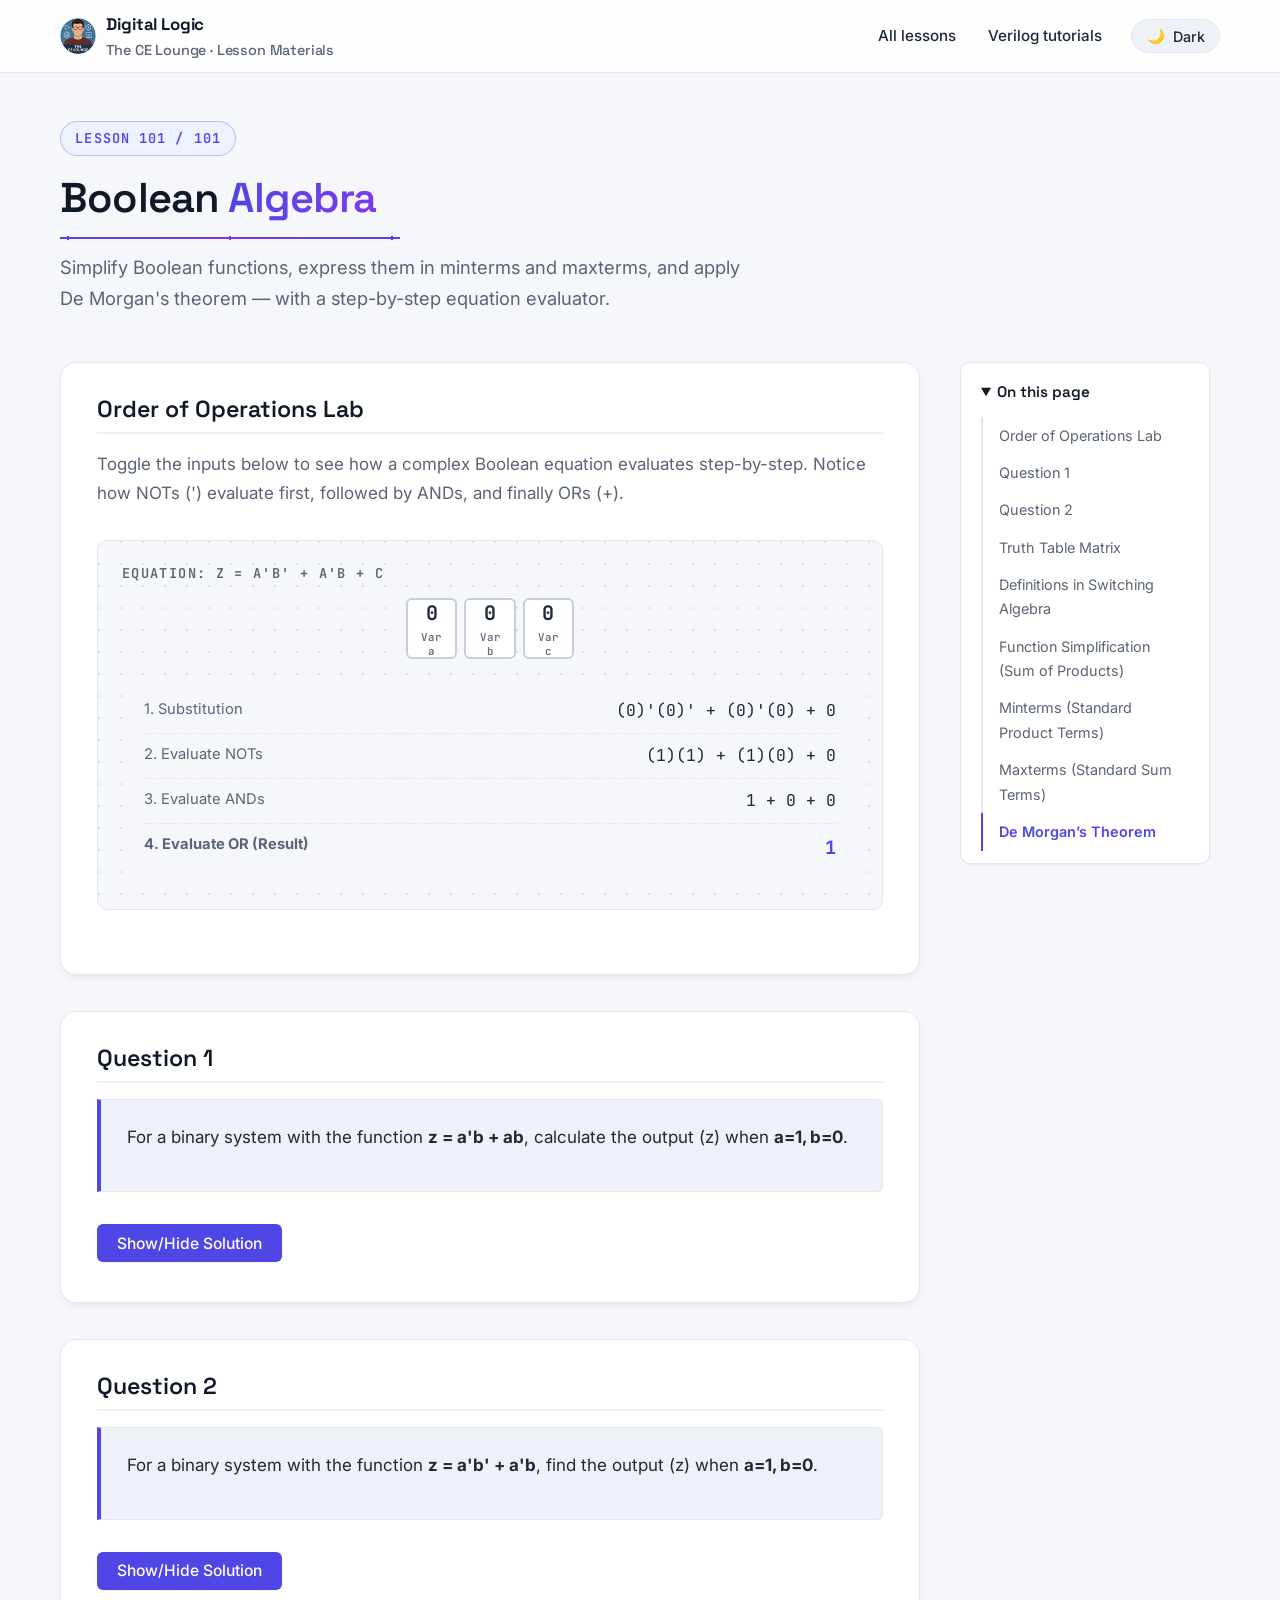
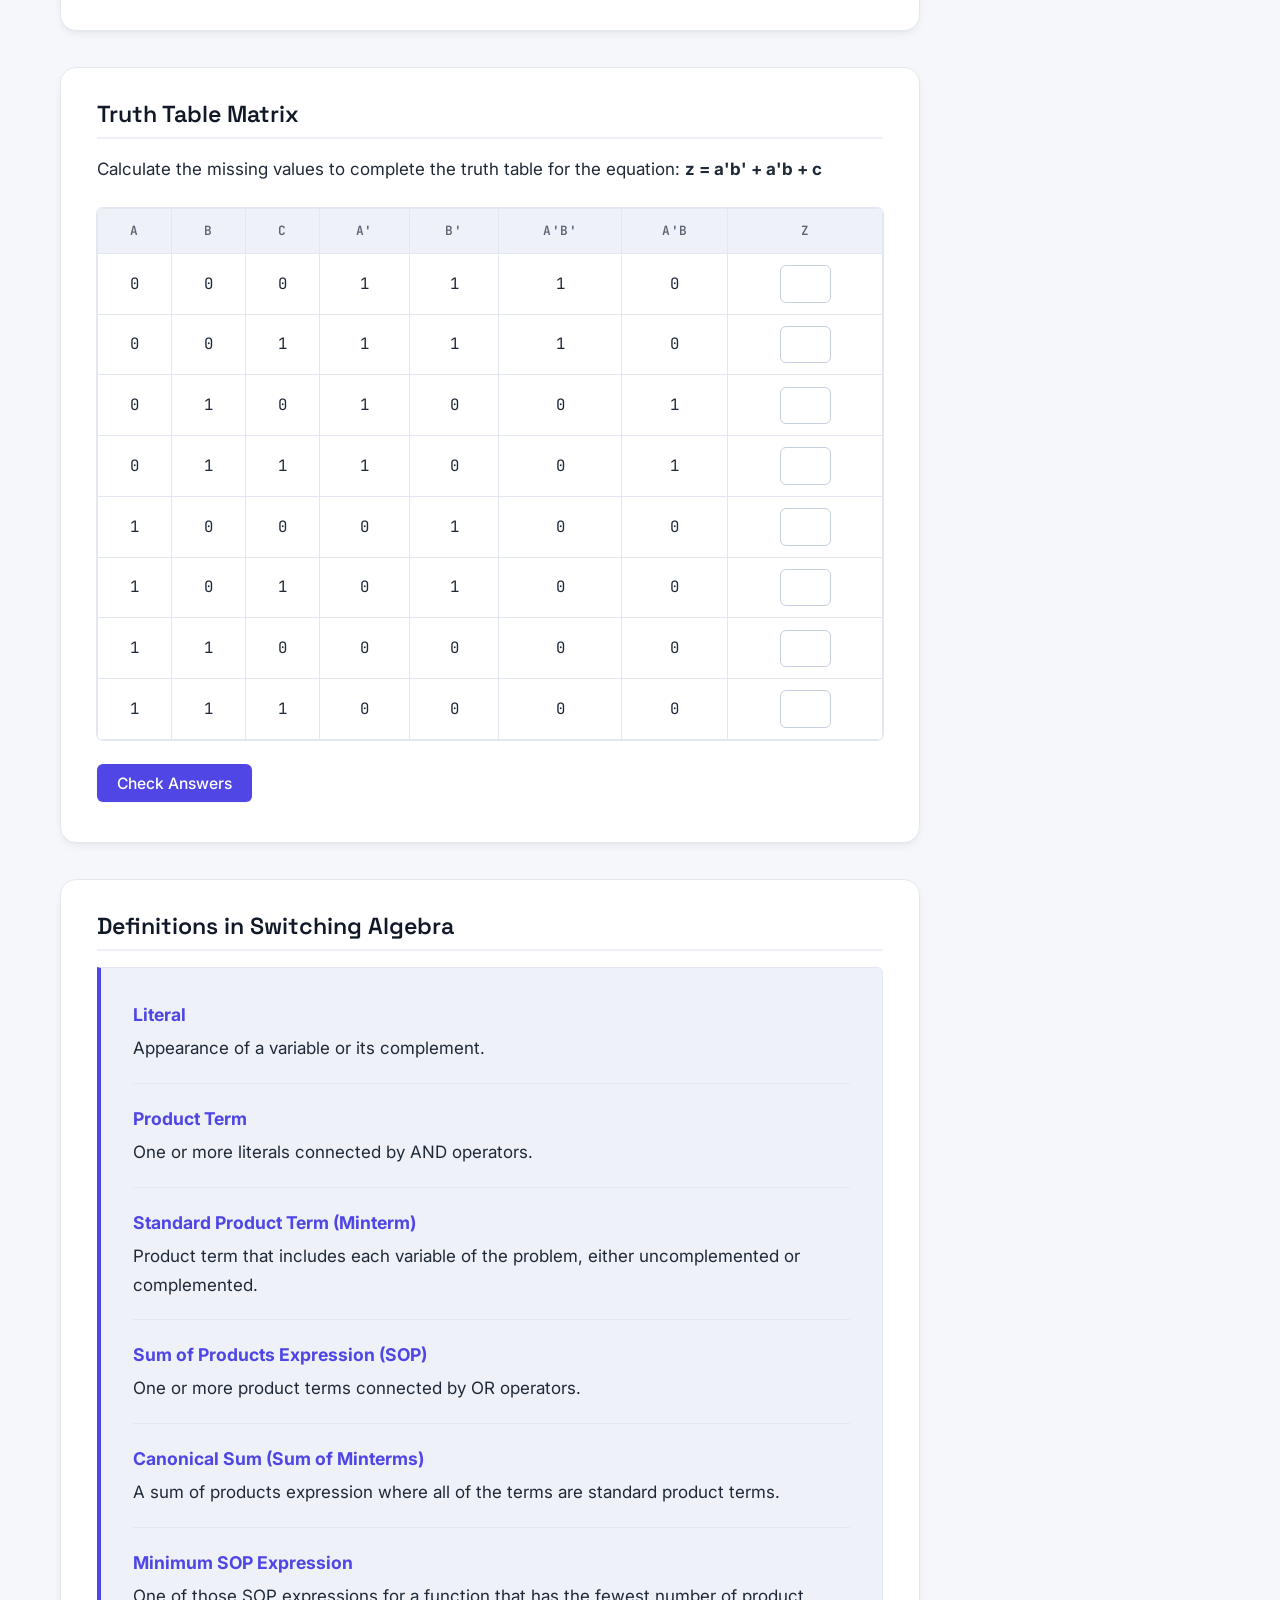
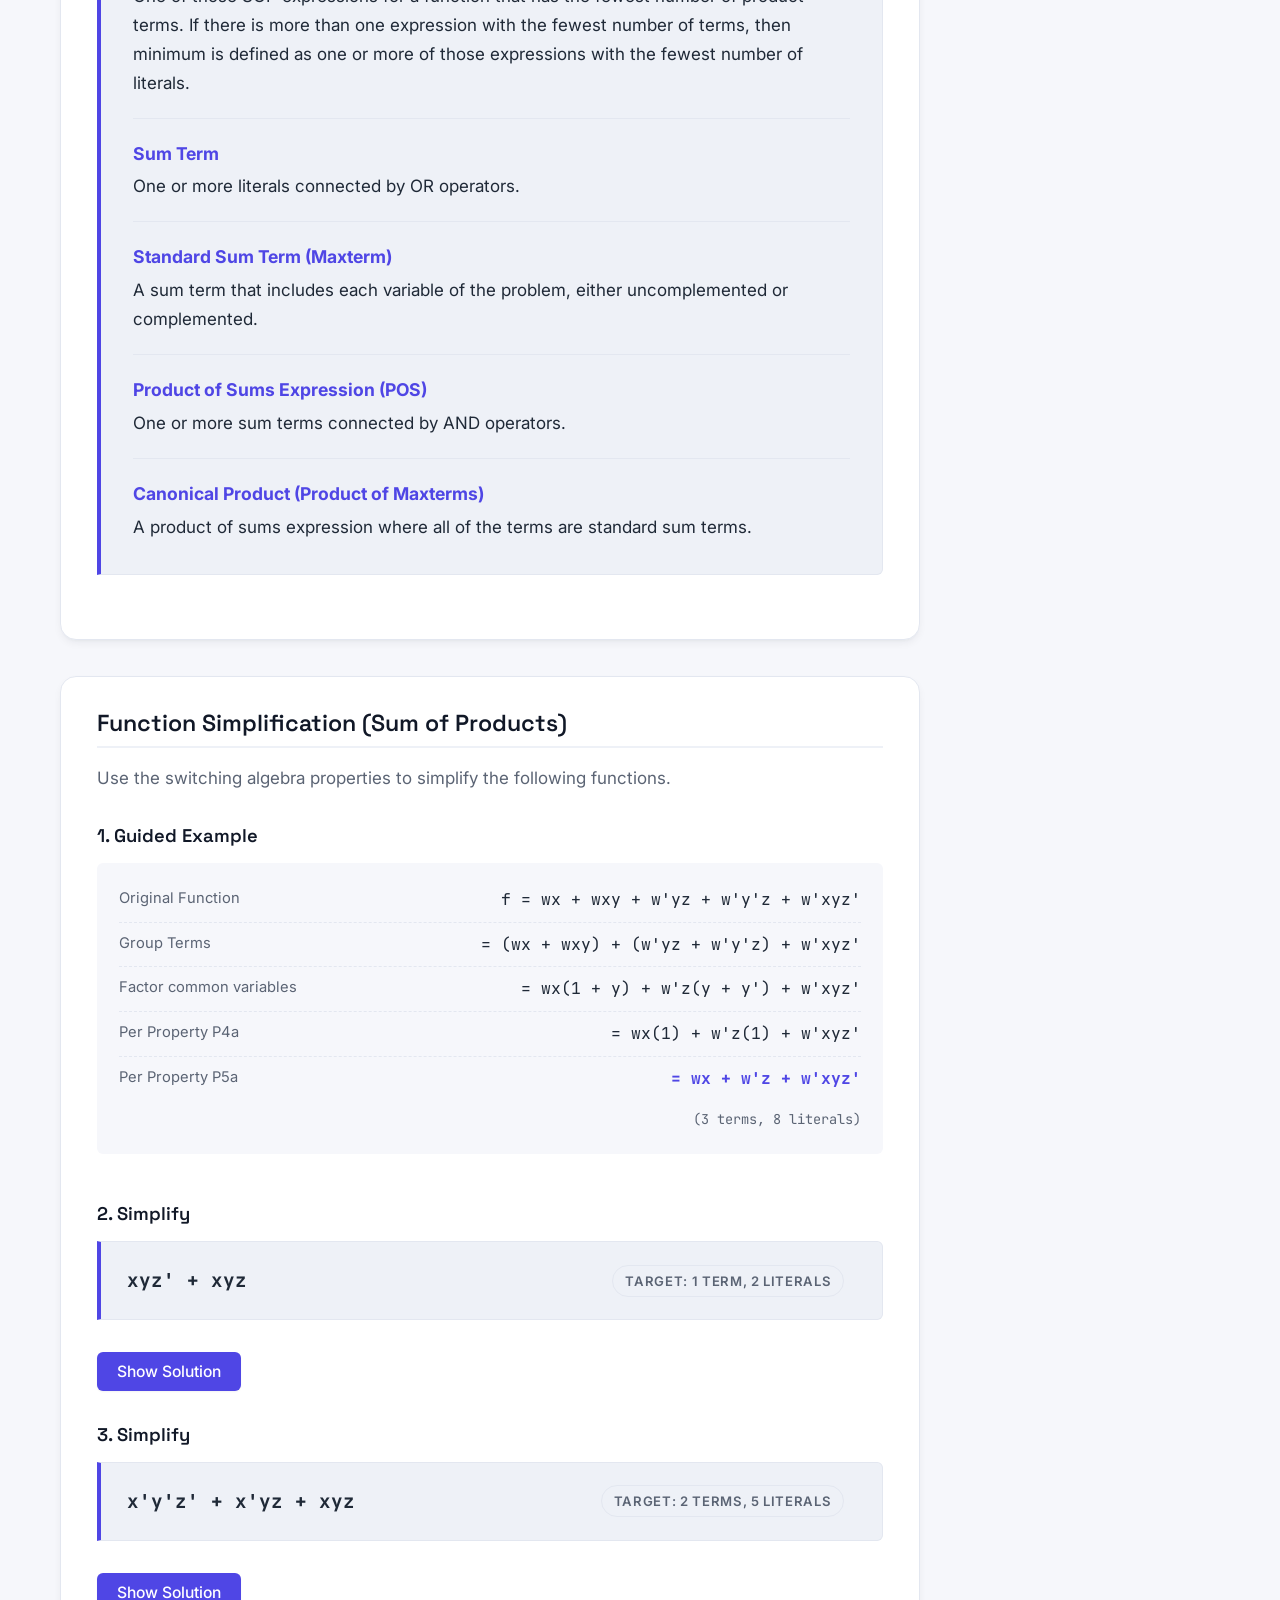
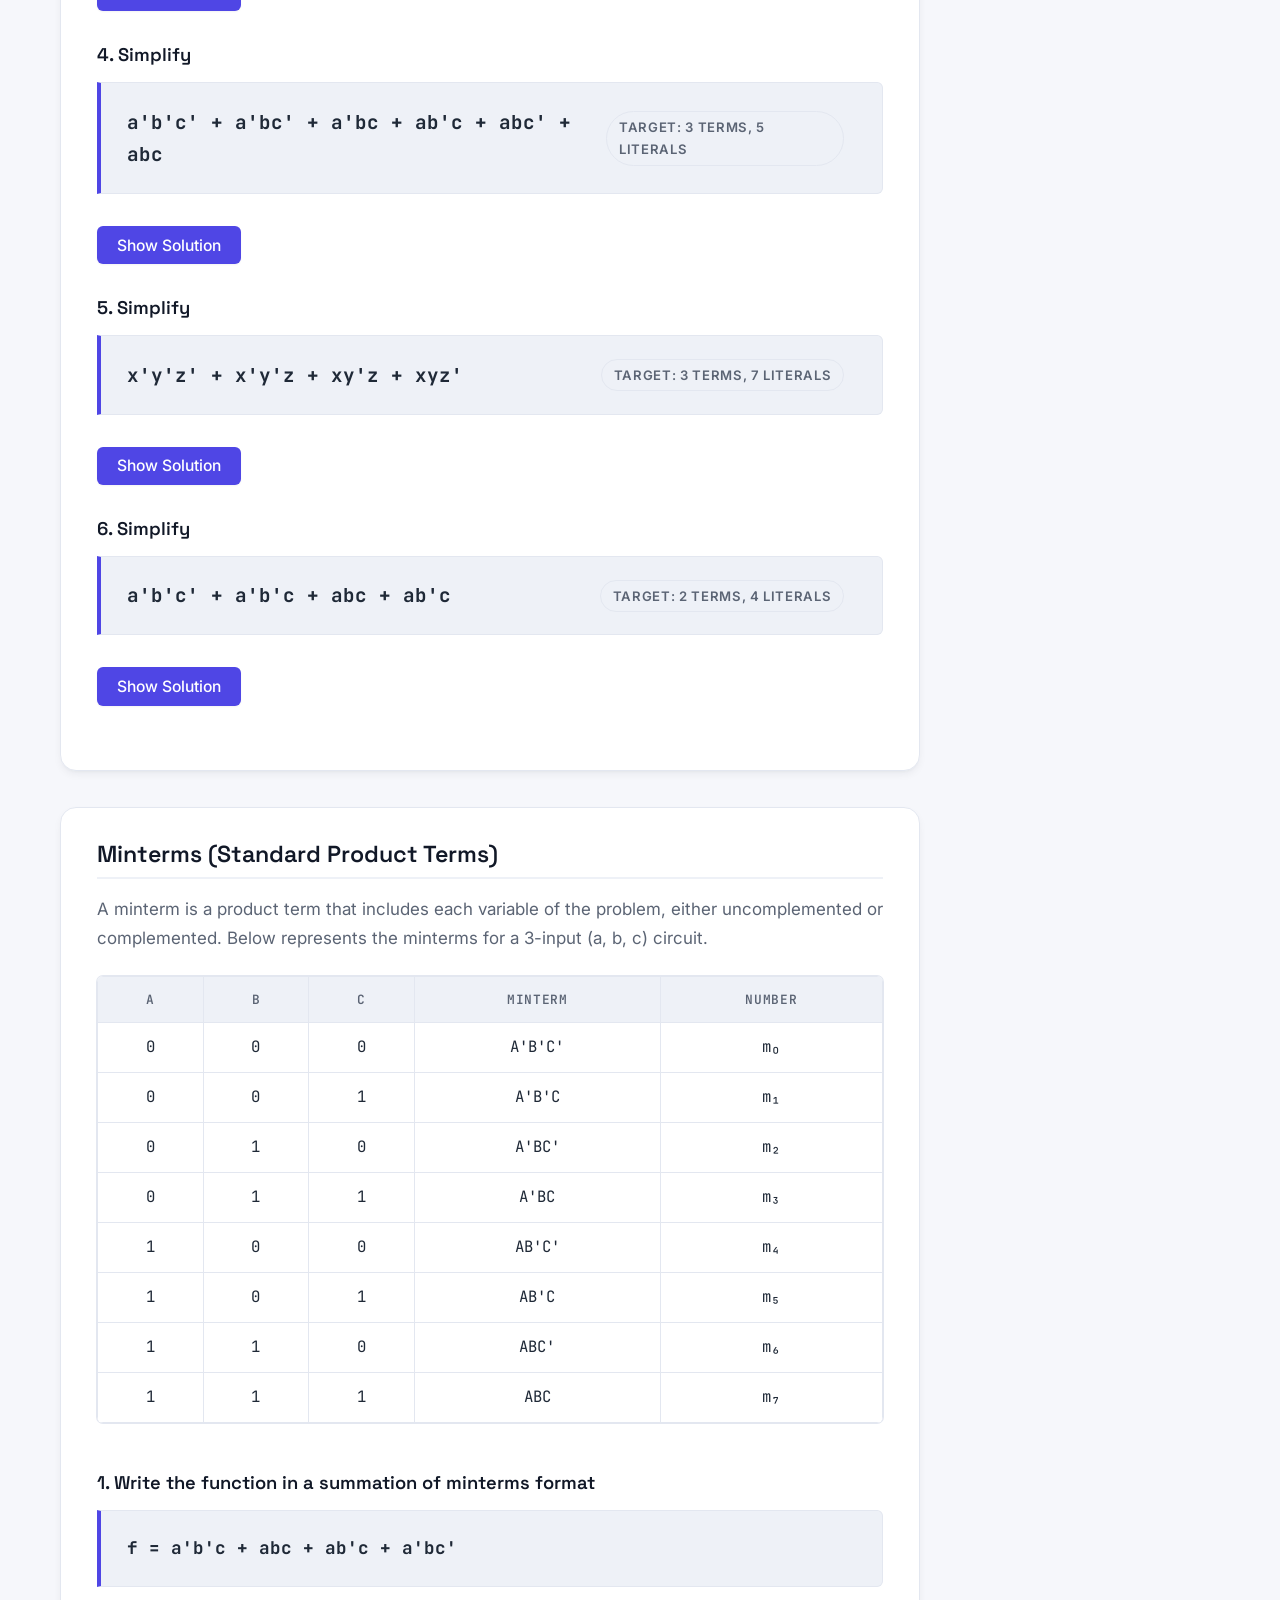
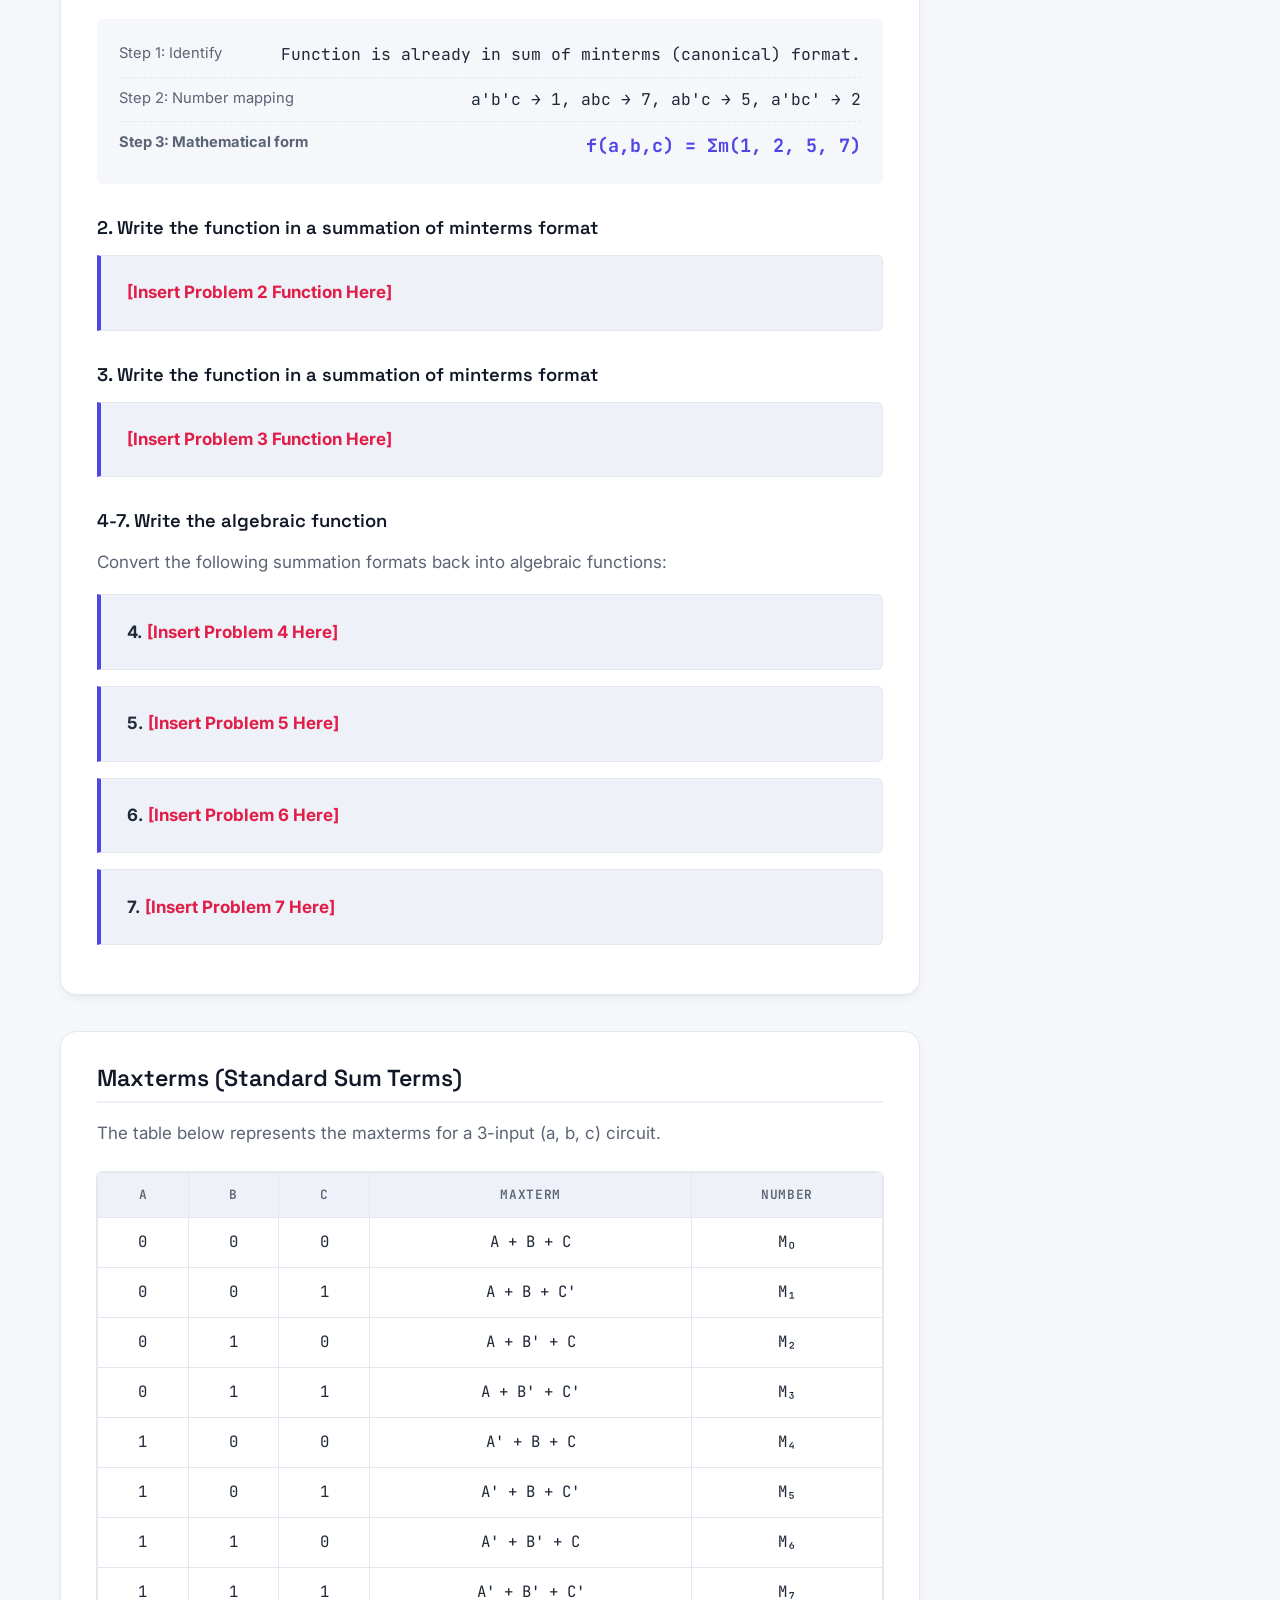
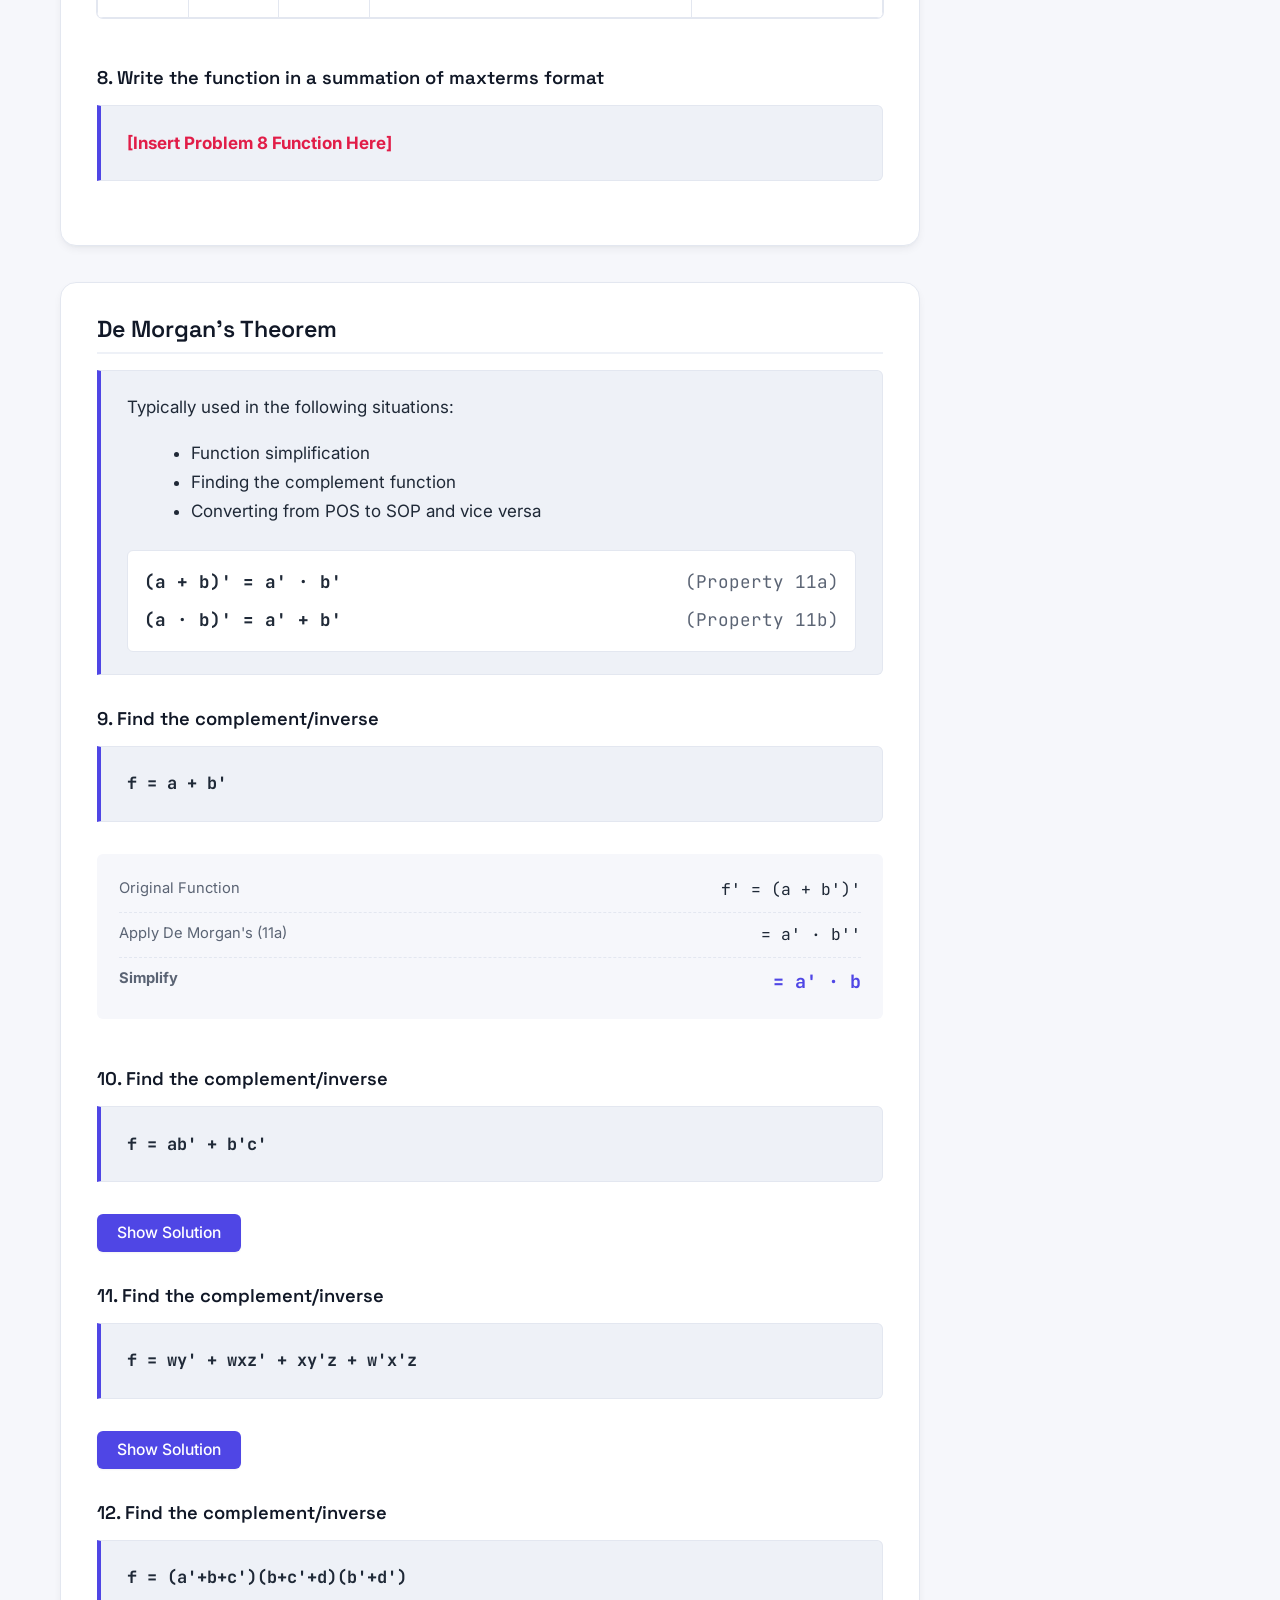
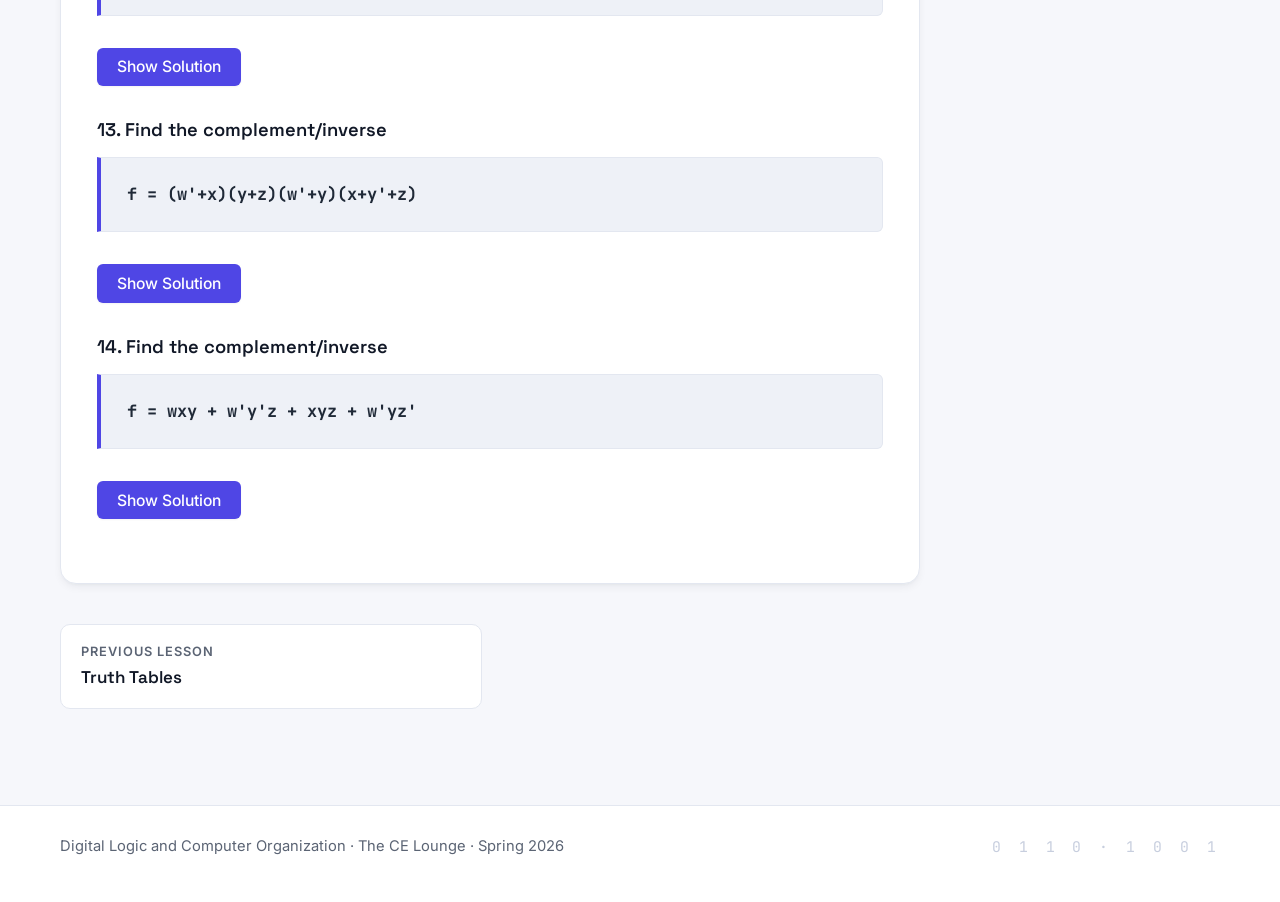
==== lessons/05-boolean-algebra/index.html @ e2f6b0fb "Add files via upload" ====
<!DOCTYPE html>
<html lang="en">
<head>
    <meta charset="UTF-8">
    <meta name="viewport" content="width=device-width, initial-scale=1.0">
    <title>Boolean Algebra · Digital Logic and Computer Organization</title>
    <meta name="description" content="Simplify Boolean functions, express them in minterms and maxterms, and apply De Morgan's theorem — with a step-by-step equation evaluator.">
    <link rel="icon" type="image/png" href="../../assets/images/favicon-32.png" sizes="32x32">
    <link rel="icon" type="image/png" href="../../assets/images/favicon-16.png" sizes="16x16">
    <link rel="apple-touch-icon" href="../../assets/images/apple-touch-icon.png">
    <link rel="preconnect" href="https://fonts.googleapis.com">
    <link rel="preconnect" href="https://fonts.gstatic.com" crossorigin>
    <link href="https://fonts.googleapis.com/css2?family=Space+Grotesk:wght@500;600;700&family=Inter:wght@400;500;600;700&family=JetBrains+Mono:wght@400;500;700&display=swap" rel="stylesheet">
    <link rel="stylesheet" href="../../assets/css/site.css">
    <script src="../../assets/js/site.js" defer></script>
    <script src="boolean_algebra.js" defer></script>
</head>
<body>
    <a class="skip-link" href="#main-content">Skip to main content</a>

    <header class="site-header">
        <div class="header-inner">
            <a class="brand" href="../../index.html">
                <img class="brand-mark" src="../../assets/images/logo-mark-64.png" alt="" width="36" height="36">
                <span>Digital Logic<span class="brand-course">The CE Lounge · Lesson Materials</span></span>
            </a>
            <nav class="site-nav" aria-label="Course">
                <ul>
                    <li><a href="../../index.html">All lessons</a></li>
                    <li><a href="../../verilog/index.html">Verilog tutorials</a></li>
                </ul>
            </nav>
            <button type="button" class="theme-toggle" aria-pressed="false" aria-label="Switch to dark theme">🌙<span class="theme-label">Dark</span></button>
        </div>
    </header>

    <div class="hero">
        <p class="eyebrow"><span aria-hidden="true">Lesson 101 / 101</span><span class="sr-only">Lesson 5 of 5</span></p>
        <h1>Boolean <span class="accent">Algebra</span></h1>
        <hr class="trace-rule" aria-hidden="true">
        <p class="lede">Simplify Boolean functions, express them in minterms and maxterms, and apply De Morgan's theorem — with a step-by-step equation evaluator.</p>
    </div>

    <div class="page-grid">
        <main id="main-content" class="content">

<section class="section" id="lab">
<h2>Order of Operations Lab</h2>
<p style="color: var(--text-muted); margin-bottom: 2rem;">Toggle the inputs below to see how a complex Boolean equation evaluates step-by-step. Notice how NOTs (') evaluate first, followed by ANDs, and finally ORs (+).</p>
<div aria-label="Boolean Equation Step Evaluator" class="simulator" role="region">
<h3 aria-hidden="true">Equation: z = a'b' + a'b + c</h3>
<div class="sim-container">
<div aria-label="Variables" class="bit-row" role="group">
<button aria-pressed="false" class="bit-btn" id="var-a" onclick="toggleVar('a')" type="button">0<br/><span>Var a</span></button>
<button aria-pressed="false" class="bit-btn" id="var-b" onclick="toggleVar('b')" type="button">0<br/><span>Var b</span></button>
<button aria-pressed="false" class="bit-btn" id="var-c" onclick="toggleVar('c')" type="button">0<br/><span>Var c</span></button>
</div>
<div aria-live="polite" class="step-box">
<div class="step-row"><span class="step-label">1. Substitution</span><span id="step-sub">(0)'(0)' + (0)'(0) + 0</span></div>
<div class="step-row"><span class="step-label">2. Evaluate NOTs</span><span id="step-not">(1)(1) + (1)(0) + 0</span></div>
<div class="step-row"><span class="step-label">3. Evaluate ANDs</span><span id="step-and">1 + 0 + 0</span></div>
<div class="step-row"><span class="step-label">4. Evaluate OR (Result)</span><span id="step-res">1</span></div>
</div>
</div>
</div>
</section>
<section class="section" id="q1">
<h2>Question 1</h2>
<div class="example-card">
<p>For a binary system with the function <strong>z = a'b + ab</strong>, calculate the output (z) when <strong>a=1, b=0</strong>.</p>
</div>
<button aria-controls="sol1" aria-expanded="false" class="action-btn" onclick="toggleSolution('sol1')">Show/Hide Solution</button>
<div class="solution" id="sol1" style="display:none;">
<pre>
a = 1  →  a' = 0
b = 0  →  b' = 1

z = a'b + ab
z = (0•0) + (1•0)
z = 0 + 0
z = 0</pre>
</div>
</section>
<section class="section" id="q2">
<h2>Question 2</h2>
<div class="example-card">
<p>For a binary system with the function <strong>z = a'b' + a'b</strong>, find the output (z) when <strong>a=1, b=0</strong>.</p>
</div>
<button aria-controls="sol2" aria-expanded="false" class="action-btn" onclick="toggleSolution('sol2')">Show/Hide Solution</button>
<div class="solution" id="sol2" style="display:none;">
<pre>
a = 1  →  a' = 0
b = 0  →  b' = 1

z = a'b' + a'b
z = (0•1) + (0•0)
z = 0 + 0
z = 0</pre>
</div>
</section>
<section class="section" id="tt">
<h2>Truth Table Matrix</h2>
<p style="margin-bottom: 1.5rem;">Calculate the missing values to complete the truth table for the equation: <strong>z = a'b' + a'b + c</strong></p>
<form onsubmit="checkTruthTable(event)">
<div class="table-responsive">
<table aria-label="Boolean Truth Table" class="calc-table">
<thead>
<tr>
<th>a</th><th>b</th><th>c</th><th>a'</th><th>b'</th><th>a'b'</th><th>a'b</th><th>z</th>
</tr>
</thead>
<tbody>
<tr><td>0</td><td>0</td><td>0</td><td>1</td><td>1</td><td>1</td><td>0</td><td><input aria-label="Output z for row 1" class="tt-out" data-row="0" max="1" min="0" type="number"/></td></tr>
<tr><td>0</td><td>0</td><td>1</td><td>1</td><td>1</td><td>1</td><td>0</td><td><input aria-label="Output z for row 2" class="tt-out" data-row="1" max="1" min="0" type="number"/></td></tr>
<tr><td>0</td><td>1</td><td>0</td><td>1</td><td>0</td><td>0</td><td>1</td><td><input aria-label="Output z for row 3" class="tt-out" data-row="2" max="1" min="0" type="number"/></td></tr>
<tr><td>0</td><td>1</td><td>1</td><td>1</td><td>0</td><td>0</td><td>1</td><td><input aria-label="Output z for row 4" class="tt-out" data-row="3" max="1" min="0" type="number"/></td></tr>
<tr><td>1</td><td>0</td><td>0</td><td>0</td><td>1</td><td>0</td><td>0</td><td><input aria-label="Output z for row 5" class="tt-out" data-row="4" max="1" min="0" type="number"/></td></tr>
<tr><td>1</td><td>0</td><td>1</td><td>0</td><td>1</td><td>0</td><td>0</td><td><input aria-label="Output z for row 6" class="tt-out" data-row="5" max="1" min="0" type="number"/></td></tr>
<tr><td>1</td><td>1</td><td>0</td><td>0</td><td>0</td><td>0</td><td>0</td><td><input aria-label="Output z for row 7" class="tt-out" data-row="6" max="1" min="0" type="number"/></td></tr>
<tr><td>1</td><td>1</td><td>1</td><td>0</td><td>0</td><td>0</td><td>0</td><td><input aria-label="Output z for row 8" class="tt-out" data-row="7" max="1" min="0" type="number"/></td></tr>
</tbody>
</table>
</div>
<button class="action-btn" type="submit">Check Answers</button>
<div class="feedback" id="tt-feedback"></div>
</form>
</section>
<section class="section" id="defs">
<h2>Definitions in Switching Algebra</h2>
<div class="example-card" style="padding: 2rem;">
<ul style="list-style: none; padding: 0; margin: 0;">
<li style="margin-bottom: 1.25rem; padding-bottom: 1.25rem; border-bottom: 1px solid var(--border-color);">
<strong style="color: var(--primary-color); font-size: 1.1rem; display: block; margin-bottom: 0.25rem;">Literal</strong>
<span style="color: var(--text-main);">Appearance of a variable or its complement.</span>
</li>
<li style="margin-bottom: 1.25rem; padding-bottom: 1.25rem; border-bottom: 1px solid var(--border-color);">
<strong style="color: var(--primary-color); font-size: 1.1rem; display: block; margin-bottom: 0.25rem;">Product Term</strong>
<span style="color: var(--text-main);">One or more literals connected by AND operators.</span>
</li>
<li style="margin-bottom: 1.25rem; padding-bottom: 1.25rem; border-bottom: 1px solid var(--border-color);">
<strong style="color: var(--primary-color); font-size: 1.1rem; display: block; margin-bottom: 0.25rem;">Standard Product Term (Minterm)</strong>
<span style="color: var(--text-main);">Product term that includes each variable of the problem, either uncomplemented or complemented.</span>
</li>
<li style="margin-bottom: 1.25rem; padding-bottom: 1.25rem; border-bottom: 1px solid var(--border-color);">
<strong style="color: var(--primary-color); font-size: 1.1rem; display: block; margin-bottom: 0.25rem;">Sum of Products Expression (SOP)</strong>
<span style="color: var(--text-main);">One or more product terms connected by OR operators.</span>
</li>
<li style="margin-bottom: 1.25rem; padding-bottom: 1.25rem; border-bottom: 1px solid var(--border-color);">
<strong style="color: var(--primary-color); font-size: 1.1rem; display: block; margin-bottom: 0.25rem;">Canonical Sum (Sum of Minterms)</strong>
<span style="color: var(--text-main);">A sum of products expression where all of the terms are standard product terms.</span>
</li>
<li style="margin-bottom: 1.25rem; padding-bottom: 1.25rem; border-bottom: 1px solid var(--border-color);">
<strong style="color: var(--primary-color); font-size: 1.1rem; display: block; margin-bottom: 0.25rem;">Minimum SOP Expression</strong>
<span style="color: var(--text-main);">One of those SOP expressions for a function that has the fewest number of product terms. If there is more than one expression with the fewest number of terms, then minimum is defined as one or more of those expressions with the fewest number of literals.</span>
</li>
<li style="margin-bottom: 1.25rem; padding-bottom: 1.25rem; border-bottom: 1px solid var(--border-color);">
<strong style="color: var(--primary-color); font-size: 1.1rem; display: block; margin-bottom: 0.25rem;">Sum Term</strong>
<span style="color: var(--text-main);">One or more literals connected by OR operators.</span>
</li>
<li style="margin-bottom: 1.25rem; padding-bottom: 1.25rem; border-bottom: 1px solid var(--border-color);">
<strong style="color: var(--primary-color); font-size: 1.1rem; display: block; margin-bottom: 0.25rem;">Standard Sum Term (Maxterm)</strong>
<span style="color: var(--text-main);">A sum term that includes each variable of the problem, either uncomplemented or complemented.</span>
</li>
<li style="margin-bottom: 1.25rem; padding-bottom: 1.25rem; border-bottom: 1px solid var(--border-color);">
<strong style="color: var(--primary-color); font-size: 1.1rem; display: block; margin-bottom: 0.25rem;">Product of Sums Expression (POS)</strong>
<span style="color: var(--text-main);">One or more sum terms connected by AND operators.</span>
</li>
<li style="margin-bottom: 0; padding-bottom: 0; border-bottom: none;">
<strong style="color: var(--primary-color); font-size: 1.1rem; display: block; margin-bottom: 0.25rem;">Canonical Product (Product of Maxterms)</strong>
<span style="color: var(--text-main);">A product of sums expression where all of the terms are standard sum terms.</span>
</li>
</ul>
</div>
</section>
<section class="section" id="simp">
<h2>Function Simplification (Sum of Products)</h2>
<p style="margin-bottom: 2rem; color: var(--text-muted);">Use the switching algebra properties to simplify the following functions.</p>
<h3 style="margin-bottom: 1rem;">1. Guided Example</h3>
<div class="step-box" style="margin-bottom: 3rem;">
<div class="step-row"><span class="step-label">Original Function</span><span style="font-family: 'JetBrains Mono', monospace;">f = wx + wxy + w'yz + w'y'z + w'xyz'</span></div>
<div class="step-row"><span class="step-label">Group Terms</span><span>= (wx + wxy) + (w'yz + w'y'z) + w'xyz'</span></div>
<div class="step-row"><span class="step-label">Factor common variables</span><span>= wx(1 + y) + w'z(y + y') + w'xyz'</span></div>
<div class="step-row"><span class="step-label">Per Property P4a</span><span>= wx(1) + w'z(1) + w'xyz'</span></div>
<div class="step-row" style="border: none;"><span class="step-label">Per Property P5a</span><span style="font-weight: bold; color: var(--primary-color);">= wx + w'z + w'xyz'</span></div>
<div style="text-align: right; font-size: 0.85rem; color: var(--text-muted); margin-top: 0.5rem;">(3 terms, 8 literals)</div>
</div>
<h3 style="margin-bottom: 1rem;">2. Simplify</h3>
<div class="example-card" style="display: flex; justify-content: space-between; align-items: center;">
<span style="font-family: 'JetBrains Mono', monospace; font-size: 1.2rem; font-weight: bold;">xyz' + xyz</span>
<span class="badge" style="background: var(--code-bg); color: var(--text-muted); border: 1px solid var(--border-color);">Target: 1 term, 2 literals</span>
</div>
<button aria-controls="sol-p2" aria-expanded="false" class="action-btn" onclick="toggleSolution('sol-p2')" style="margin-bottom: 2rem;">Show Solution</button>
<div class="solution" id="sol-p2" style="display:none; margin-bottom: 3rem;">
<pre>
                xyz' + xyz
                = xy(z' + z)    (Factor out xy)
                = xy(1)         (Complement property: z' + z = 1)
                = xy            (Identity property: x•1 = x)
                        </pre>
</div>
<h3 style="margin-bottom: 1rem;">3. Simplify</h3>
<div class="example-card" style="display: flex; justify-content: space-between; align-items: center;">
<span style="font-family: 'JetBrains Mono', monospace; font-size: 1.2rem; font-weight: bold;">x'y'z' + x'yz + xyz</span>
<span class="badge" style="background: var(--code-bg); color: var(--text-muted); border: 1px solid var(--border-color);">Target: 2 terms, 5 literals</span>
</div>
<button aria-controls="sol-p3" aria-expanded="false" class="action-btn" onclick="toggleSolution('sol-p3')" style="margin-bottom: 2rem;">Show Solution</button>
<div class="solution" id="sol-p3" style="display:none; margin-bottom: 3rem;">
<pre>
                x'y'z' + x'yz + xyz
                = x'y'z' + yz(x' + x)   (Factor out yz)
                = x'y'z' + yz(1)        (Complement property: x' + x = 1)
                = x'y'z' + yz
                        </pre>
</div>
<h3 style="margin-bottom: 1rem;">4. Simplify</h3>
<div class="example-card" style="display: flex; justify-content: space-between; align-items: center;">
<span style="font-family: 'JetBrains Mono', monospace; font-size: 1.2rem; font-weight: bold;">a'b'c' + a'bc' + a'bc + ab'c + abc' + abc</span>
<span class="badge" style="background: var(--code-bg); color: var(--text-muted); border: 1px solid var(--border-color);">Target: 3 terms, 5 literals</span>
</div>
<button aria-controls="sol-p4" aria-expanded="false" class="action-btn" onclick="toggleSolution('sol-p4')" style="margin-bottom: 2rem;">Show Solution</button>
<div class="solution" id="sol-p4" style="display:none; margin-bottom: 3rem;">
<pre>
                a'b'c' + a'bc' + a'bc + ab'c + abc' + abc
                = a'c'(b' + b) + a'bc + abc + ac(b' + b) + abc'  (Group and factor)
                = a'c'(1) + a'bc + abc + ac(1) + abc'
                = a'c' + bc(a' + a) + ac + abc'                  (Factor out bc)
                = a'c' + bc(1) + ac + abc' 
                = a'c' + bc + a(c + bc')                         (Factor out a)
                = a'c' + bc + a(c + b)                           (Absorption: c + bc' = c + b)
                = a'c' + bc + ac + ab
                = a'c' + ac + bc + ab
                = c(a' + a) + b(c + a)
                = c(1) + bc + ab
                = c + bc + ab
                = c(1 + b) + ab
                = c + ab                                         (Wait, standard minimization yields: a'c' + b + ac)
                = a'c' + ac + b                                  (Alternative grouping yields: a'c' + ac + b)
                        </pre>
</div>
<h3 style="margin-bottom: 1rem;">5. Simplify</h3>
<div class="example-card" style="display: flex; justify-content: space-between; align-items: center;">
<span style="font-family: 'JetBrains Mono', monospace; font-size: 1.2rem; font-weight: bold;">x'y'z' + x'y'z + xy'z + xyz'</span>
<span class="badge" style="background: var(--code-bg); color: var(--text-muted); border: 1px solid var(--border-color);">Target: 3 terms, 7 literals</span>
</div>
<button aria-controls="sol-p5" aria-expanded="false" class="action-btn" onclick="toggleSolution('sol-p5')" style="margin-bottom: 2rem;">Show Solution</button>
<div class="solution" id="sol-p5" style="display:none; margin-bottom: 3rem;">
<pre>
                x'y'z' + x'y'z + xy'z + xyz'
                = x'y'(z' + z) + xy'z + xyz'    (Factor out x'y')
                = x'y'(1) + xy'z + xyz'
                = x'y' + xy'z + xyz'            
                = y'(x' + xz) + xyz'            (Factor out y')
                = y'(x' + z) + xyz'             (Absorption: x' + xz = x' + z)
                = x'y' + y'z + xyz'
                        </pre>
</div>
<h3 style="margin-bottom: 1rem;">6. Simplify</h3>
<div class="example-card" style="display: flex; justify-content: space-between; align-items: center;">
<span style="font-family: 'JetBrains Mono', monospace; font-size: 1.2rem; font-weight: bold;">a'b'c' + a'b'c + abc + ab'c</span>
<span class="badge" style="background: var(--code-bg); color: var(--text-muted); border: 1px solid var(--border-color);">Target: 2 terms, 4 literals</span>
</div>
<button aria-controls="sol-p6" aria-expanded="false" class="action-btn" onclick="toggleSolution('sol-p6')" style="margin-bottom: 2rem;">Show Solution</button>
<div class="solution" id="sol-p6" style="display:none;">
<pre>
                a'b'c' + a'b'c + abc + ab'c
                = a'b'(c' + c) + abc + ab'c     (Factor out a'b')
                = a'b'(1) + c(ab + ab')         (Factor out c)
                = a'b' + c(a(b + b'))           (Factor out a)
                = a'b' + c(a(1))
                = a'b' + ac
                        </pre>
</div>
</section>
<section class="section" id="minterms">
<h2>Minterms (Standard Product Terms)</h2>
<p style="margin-bottom: 1.5rem; color: var(--text-muted);">A minterm is a product term that includes each variable of the problem, either uncomplemented or complemented. Below represents the minterms for a 3-input (a, b, c) circuit.</p>
<div class="table-responsive">
<table class="calc-table">
<thead><tr><th>A</th><th>B</th><th>C</th><th>Minterm</th><th>Number</th></tr></thead>
<tbody>
<tr><td>0</td><td>0</td><td>0</td><td>A'B'C'</td><td>m₀</td></tr>
<tr><td>0</td><td>0</td><td>1</td><td>A'B'C</td><td>m₁</td></tr>
<tr><td>0</td><td>1</td><td>0</td><td>A'BC'</td><td>m₂</td></tr>
<tr><td>0</td><td>1</td><td>1</td><td>A'BC</td><td>m₃</td></tr>
<tr><td>1</td><td>0</td><td>0</td><td>AB'C'</td><td>m₄</td></tr>
<tr><td>1</td><td>0</td><td>1</td><td>AB'C</td><td>m₅</td></tr>
<tr><td>1</td><td>1</td><td>0</td><td>ABC'</td><td>m₆</td></tr>
<tr><td>1</td><td>1</td><td>1</td><td>ABC</td><td>m₇</td></tr>
</tbody>
</table>
</div>
<h3 style="margin-top: 3rem; margin-bottom: 1rem;">1. Write the function in a summation of minterms format</h3>
<div class="example-card">
<span style="font-family: 'JetBrains Mono', monospace; font-size: 1.1rem; font-weight: bold;">f = a'b'c + abc + ab'c + a'bc'</span>
</div>
<div class="step-box" style="margin-bottom: 2rem;">
<div class="step-row"><span class="step-label">Step 1: Identify</span><span>Function is already in sum of minterms (canonical) format.</span></div>
<div class="step-row"><span class="step-label">Step 2: Number mapping</span><span>a'b'c → 1, abc → 7, ab'c → 5, a'bc' → 2</span></div>
<div class="step-row" style="border: none;"><span class="step-label">Step 3: Mathematical form</span><span style="font-weight: bold; color: var(--primary-color);">f(a,b,c) = Σm(1, 2, 5, 7)</span></div>
</div>
<h3 style="margin-bottom: 1rem;">2. Write the function in a summation of minterms format</h3>
<div class="example-card"><span style="color: var(--error-color); font-weight: bold;">[Insert Problem 2 Function Here]</span></div>
<h3 style="margin-bottom: 1rem;">3. Write the function in a summation of minterms format</h3>
<div class="example-card"><span style="color: var(--error-color); font-weight: bold;">[Insert Problem 3 Function Here]</span></div>
<h3 style="margin-bottom: 1rem;">4-7. Write the algebraic function</h3>
<p style="color: var(--text-muted); margin-bottom: 1rem;">Convert the following summation formats back into algebraic functions:</p>
<ul style="list-style: none; padding: 0;">
<li class="example-card" style="margin-bottom: 1rem;"><strong>4.</strong> <span style="color: var(--error-color); font-weight: bold;">[Insert Problem 4 Here]</span></li>
<li class="example-card" style="margin-bottom: 1rem;"><strong>5.</strong> <span style="color: var(--error-color); font-weight: bold;">[Insert Problem 5 Here]</span></li>
<li class="example-card" style="margin-bottom: 1rem;"><strong>6.</strong> <span style="color: var(--error-color); font-weight: bold;">[Insert Problem 6 Here]</span></li>
<li class="example-card" style="margin-bottom: 1rem;"><strong>7.</strong> <span style="color: var(--error-color); font-weight: bold;">[Insert Problem 7 Here]</span></li>
</ul>
</section>
<section class="section" id="maxterms">
<h2>Maxterms (Standard Sum Terms)</h2>
<p style="margin-bottom: 1.5rem; color: var(--text-muted);">The table below represents the maxterms for a 3-input (a, b, c) circuit.</p>
<div class="table-responsive">
<table class="calc-table">
<thead><tr><th>A</th><th>B</th><th>C</th><th>Maxterm</th><th>Number</th></tr></thead>
<tbody>
<tr><td>0</td><td>0</td><td>0</td><td>A + B + C</td><td>M₀</td></tr>
<tr><td>0</td><td>0</td><td>1</td><td>A + B + C'</td><td>M₁</td></tr>
<tr><td>0</td><td>1</td><td>0</td><td>A + B' + C</td><td>M₂</td></tr>
<tr><td>0</td><td>1</td><td>1</td><td>A + B' + C'</td><td>M₃</td></tr>
<tr><td>1</td><td>0</td><td>0</td><td>A' + B + C</td><td>M₄</td></tr>
<tr><td>1</td><td>0</td><td>1</td><td>A' + B + C'</td><td>M₅</td></tr>
<tr><td>1</td><td>1</td><td>0</td><td>A' + B' + C</td><td>M₆</td></tr>
<tr><td>1</td><td>1</td><td>1</td><td>A' + B' + C'</td><td>M₇</td></tr>
</tbody>
</table>
</div>
<h3 style="margin-top: 3rem; margin-bottom: 1rem;">8. Write the function in a summation of maxterms format</h3>
<div class="example-card"><span style="color: var(--error-color); font-weight: bold;">[Insert Problem 8 Function Here]</span></div>
</section>
<section class="section" id="demorgan">
<h2>De Morgan’s Theorem</h2>
<div class="example-card" style="margin-bottom: 2rem;">
<p style="margin-bottom: 1rem;">Typically used in the following situations:</p>
<ul style="margin-left: 1.5rem; margin-bottom: 1.5rem; color: var(--text-main);">
<li>Function simplification</li>
<li>Finding the complement function</li>
<li>Converting from POS to SOP and vice versa</li>
</ul>
<div style="font-family: 'JetBrains Mono', monospace; font-size: 1.1rem; background: #fff; padding: 1rem; border-radius: 6px; border: 1px solid var(--border-color);">
<div style="display: flex; justify-content: space-between; margin-bottom: 0.5rem;">
<strong>(a + b)' = a' · b'</strong>
<span style="color: var(--text-muted);">(Property 11a)</span>
</div>
<div style="display: flex; justify-content: space-between;">
<strong>(a · b)' = a' + b'</strong>
<span style="color: var(--text-muted);">(Property 11b)</span>
</div>
</div>
</div>
<h3 style="margin-bottom: 1rem;">9. Find the complement/inverse</h3>
<div class="example-card" style="font-family: 'JetBrains Mono', monospace; font-weight: bold;">f = a + b'</div>
<div class="step-box" style="margin-bottom: 3rem;">
<div class="step-row"><span class="step-label">Original Function</span><span>f' = (a + b')'</span></div>
<div class="step-row"><span class="step-label">Apply De Morgan's (11a)</span><span>= a' · b''</span></div>
<div class="step-row" style="border: none;"><span class="step-label">Simplify</span><span style="font-weight: bold; color: var(--primary-color);">= a' · b</span></div>
</div>
<h3 style="margin-bottom: 1rem;">10. Find the complement/inverse</h3>
<div class="example-card" style="font-family: 'JetBrains Mono', monospace; font-weight: bold;">f = ab' + b'c'</div>
<button aria-controls="sol-p10" aria-expanded="false" class="action-btn" onclick="toggleSolution('sol-p10')" style="margin-bottom: 2rem;">Show Solution</button>
<div class="solution" id="sol-p10" style="display:none; margin-bottom: 3rem;">
<pre>
                f' = (ab' + b'c')'
                f' = (ab')' · (b'c')'        (Apply 11a)
                f' = (a' + b) · (b + c)      (Apply 11b)
                        
                Optional Expansion (SOP):
                = a'b + a'c + bb + bc
                = a'b + a'c + b + bc
                = a'b + a'c + b(1 + c)
                = a'b + a'c + b
                = b(a' + 1) + a'c
                = b + a'c</pre>
</div>
<h3 style="margin-bottom: 1rem;">11. Find the complement/inverse</h3>
<div class="example-card" style="font-family: 'JetBrains Mono', monospace; font-weight: bold;">f = wy' + wxz' + xy'z + w'x'z</div>
<button aria-controls="sol-p11" aria-expanded="false" class="action-btn" onclick="toggleSolution('sol-p11')" style="margin-bottom: 2rem;">Show Solution</button>
<div class="solution" id="sol-p11" style="display:none; margin-bottom: 3rem;">
<pre>
                f' = (wy' + wxz' + xy'z + w'x'z)'
                f' = (wy')' · (wxz')' · (xy'z)' · (w'x'z)'
                f' = (w' + y) · (w' + x' + z) · (x' + y + z') · (w + x + z')</pre>
</div>
<h3 style="margin-bottom: 1rem;">12. Find the complement/inverse</h3>
<div class="example-card" style="font-family: 'JetBrains Mono', monospace; font-weight: bold;">f = (a'+b+c')(b+c'+d)(b'+d')</div>
<button aria-controls="sol-p12" aria-expanded="false" class="action-btn" onclick="toggleSolution('sol-p12')" style="margin-bottom: 2rem;">Show Solution</button>
<div class="solution" id="sol-p12" style="display:none; margin-bottom: 3rem;">
<pre>
                f' = ((a'+b+c')(b+c'+d)(b'+d'))'
                f' = (a'+b+c')' + (b+c'+d)' + (b'+d')'
                f' = (a·b'·c) + (b'·c·d') + (b·d)
                f' = ab'c + b'cd' + bd</pre>
</div>
<h3 style="margin-bottom: 1rem;">13. Find the complement/inverse</h3>
<div class="example-card" style="font-family: 'JetBrains Mono', monospace; font-weight: bold;">f = (w'+x)(y+z)(w'+y)(x+y'+z)</div>
<button aria-controls="sol-p13" aria-expanded="false" class="action-btn" onclick="toggleSolution('sol-p13')" style="margin-bottom: 2rem;">Show Solution</button>
<div class="solution" id="sol-p13" style="display:none; margin-bottom: 3rem;">
<pre>
                f' = ((w'+x)(y+z)(w'+y)(x+y'+z))'
                f' = (w'+x)' + (y+z)' + (w'+y)' + (x+y'+z)'
                f' = (w·x') + (y'·z') + (w·y') + (x'·y·z')
                f' = wx' + y'z' + wy' + x'yz'</pre>
</div>
<h3 style="margin-bottom: 1rem;">14. Find the complement/inverse</h3>
<div class="example-card" style="font-family: 'JetBrains Mono', monospace; font-weight: bold;">f = wxy + w'y'z + xyz + w'yz'</div>
<button aria-controls="sol-p14" aria-expanded="false" class="action-btn" onclick="toggleSolution('sol-p14')" style="margin-bottom: 2rem;">Show Solution</button>
<div class="solution" id="sol-p14" style="display:none;">
<pre>
                f' = (wxy + w'y'z + xyz + w'yz')'
                f' = (wxy)' · (w'y'z)' · (xyz)' · (w'yz')'
                f' = (w'+x'+y') · (w+y+z') · (x'+y'+z') · (w+y'+z)</pre>
</div>
</section>

<nav class="pager" aria-label="Lesson navigation"><a class="pager-prev" href="../04-truth-tables/index.html"><span class="pager-label">Previous lesson</span><span class="pager-title">Truth Tables</span></a></nav>
        </main>
        <aside class="toc" data-toc></aside>
    </div>

    <footer class="site-footer">
        <div class="footer-inner">
            <p>Digital Logic and Computer Organization · The CE Lounge · Spring 2026</p>
            <p class="bits" aria-hidden="true">0 1 1 0 · 1 0 0 1</p>
        </div>
    </footer>
</body>
</html>
---- assets/css/site.css ----
/* ============================================================
   COURSE DESIGN SYSTEM  —  site.css
   One stylesheet shared by every course and lesson page.
   Identity: "circuit paper" — calm slate paper, signal-indigo
   accent, monospace bits, binary lesson numbering.
   Fonts: Space Grotesk (display) · Inter (body) · JetBrains Mono (code)
   ============================================================ */

/* ------------------------------------------------------------
   1. DESIGN TOKENS
   Legacy variable names (--primary-color, --accent-color, …)
   are kept because lesson scripts reference them inline.
   ------------------------------------------------------------ */
:root {
    color-scheme: light;

    /* Brand */
    --primary-color: #4f46e5;        /* signal indigo */
    --primary-hover: #4338ca;
    --primary-soft:  #eef2ff;
    --accent-color:  #059669;        /* logic green — HIGH / correct */
    --accent-soft:   #ecfdf5;
    --error-color:   #e11d48;        /* rose — LOW / incorrect */
    --error-soft:    #fff1f2;
    --grad-a: #4f46e5;
    --grad-b: #7c3aed;
    --group-c:       #7c3aed;        /* violet — third K-map group color */
    --group-c-soft:  #f2ecfd;

    /* Surfaces & ink */
    --bg-color:      #f6f7fb;
    --card-bg:       #ffffff;
    --code-bg:       #eef1f7;
    --text-main:     #1f2937;
    --text-heading:  #111827;
    --text-muted:    #5b6474;        /* ≥ 4.5:1 on card-bg */
    --border-color:  #e3e7f0;
    --border-strong: #c7cede;

    /* Elevation */
    --shadow-sm: 0 1px 2px rgba(17, 24, 39, .05);
    --shadow-md: 0 4px 10px -2px rgba(17, 24, 39, .07), 0 2px 4px -2px rgba(17, 24, 39, .05);
    --shadow-lg: 0 14px 30px -10px rgba(49, 46, 129, .18);

    /* Type */
    --font-display: 'Space Grotesk', 'Inter', system-ui, sans-serif;
    --font-body:    'Inter', system-ui, -apple-system, 'Segoe UI', Roboto, sans-serif;
    --font-mono:    'JetBrains Mono', ui-monospace, 'SF Mono', Consolas, monospace;

    /* Motion & shape */
    --transition-smooth: all .25s cubic-bezier(.4, 0, .2, 1);
    --radius-sm: 6px;
    --radius-md: 10px;
    --radius-lg: 16px;

    /* Layout */
    --content-max: 860px;
    --page-max: 1200px;
    --header-h: 64px;
}

[data-theme="dark"] {
    color-scheme: dark;

    --primary-color: #818cf8;
    --primary-hover: #a5b4fc;
    --primary-soft:  #26264d;
    --accent-color:  #34d399;
    --accent-soft:   #0b2e23;
    --error-color:   #fb7185;
    --error-soft:    #3b101c;
    --grad-a: #818cf8;
    --grad-b: #a78bfa;
    --group-c:       #c4b5fd;
    --group-c-soft:  #241f42;

    --bg-color:      #0f1320;
    --card-bg:       #171c2c;
    --code-bg:       #1f2537;
    --text-main:     #d4d9e6;
    --text-heading:  #f1f3f9;
    --text-muted:    #98a1b6;
    --border-color:  #2a3147;
    --border-strong: #3b4460;

    --shadow-sm: 0 1px 2px rgba(0, 0, 0, .4);
    --shadow-md: 0 4px 10px -2px rgba(0, 0, 0, .5);
    --shadow-lg: 0 14px 30px -10px rgba(0, 0, 0, .6);
}

/* ------------------------------------------------------------
   2. BASE
   ------------------------------------------------------------ */
*, *::before, *::after { box-sizing: border-box; }

html { scroll-behavior: smooth; scroll-padding-top: calc(var(--header-h) + 16px); }

body {
    margin: 0;
    font-family: var(--font-body);
    font-size: 1.0625rem;
    line-height: 1.7;
    color: var(--text-main);
    background-color: var(--bg-color);
    -webkit-font-smoothing: antialiased;
}

h1, h2, h3, h4 {
    font-family: var(--font-display);
    color: var(--text-heading);
    font-weight: 600;
    line-height: 1.25;
    margin-top: 0;
}

h1 { font-size: clamp(1.9rem, 4vw, 2.6rem); letter-spacing: -.02em; margin-bottom: .5rem; }
h2 { font-size: 1.45rem; margin-bottom: 1rem; padding-bottom: .5rem; border-bottom: 2px solid var(--code-bg); }
h3 { font-size: 1.15rem; margin-bottom: .75rem; }

p { margin-top: 0; }

a { color: var(--primary-color); text-underline-offset: 3px; }
a:hover { color: var(--primary-hover); }

img { max-width: 100%; height: auto; }

code, pre, .mono { font-family: var(--font-mono); }
code { background: var(--code-bg); border-radius: 4px; padding: .1em .35em; font-size: .92em; }
pre  { background: var(--code-bg); border-radius: var(--radius-sm); padding: 1rem 1.25rem; overflow-x: auto; }

::selection { background: var(--primary-color); color: #fff; }

/* Visible keyboard focus everywhere */
:focus-visible {
    outline: 3px solid var(--primary-color);
    outline-offset: 2px;
    border-radius: 4px;
}

/* Screen-reader-only utility */
.sr-only {
    position: absolute; width: 1px; height: 1px;
    padding: 0; margin: -1px; overflow: hidden;
    clip: rect(0, 0, 0, 0); white-space: nowrap; border: 0;
}

/* Skip link — first focusable element on every page */
.skip-link {
    position: absolute; left: 1rem; top: -100px; z-index: 200;
    background: var(--primary-color); color: #fff;
    padding: .75rem 1.25rem; border-radius: 0 0 var(--radius-sm) var(--radius-sm);
    font-weight: 600; text-decoration: none;
    transition: top .2s ease;
}
.skip-link:focus { top: 0; color: #fff; }

/* ------------------------------------------------------------
   3. SITE HEADER
   ------------------------------------------------------------ */
.site-header {
    position: sticky; top: 0; z-index: 100;
    min-height: var(--header-h);
    display: flex; align-items: center;
    backdrop-filter: blur(12px);
    -webkit-backdrop-filter: blur(12px);
    background: color-mix(in srgb, var(--card-bg) 82%, transparent);
    border-bottom: 1px solid var(--border-color);
}
@supports not (background: color-mix(in srgb, red 50%, blue)) {
    .site-header { background: var(--card-bg); }
}

.header-inner {
    width: 100%; max-width: var(--page-max);
    margin: 0 auto; padding: .6rem 1.25rem;
    display: flex; align-items: center; gap: 1rem; flex-wrap: wrap;
}

.brand {
    display: flex; align-items: center; gap: .65rem;
    text-decoration: none; color: var(--text-heading);
    font-family: var(--font-display); font-weight: 700;
    font-size: 1.05rem; letter-spacing: -.01em;
    margin-right: auto;
}
.brand:hover { color: var(--primary-color); }
.brand .brand-mark {
    display: inline-block;
    width: 36px; height: 36px; border-radius: 50%;
    object-fit: cover;
    box-shadow: var(--shadow-sm);
    background: #fff;
    flex-shrink: 0;
}
.brand .brand-course { color: var(--text-muted); font-weight: 500; font-size: .9rem; display: block; }

.site-nav ul {
    list-style: none; margin: 0; padding: 0;
    display: flex; gap: .25rem; flex-wrap: wrap;
}
.site-nav a {
    display: block; padding: .5rem .85rem;
    border-radius: var(--radius-sm);
    color: var(--text-main); text-decoration: none;
    font-weight: 500; font-size: .95rem;
}
.site-nav a:hover { background: var(--code-bg); color: var(--text-heading); }
.site-nav a[aria-current="page"] {
    background: var(--primary-soft); color: var(--primary-color); font-weight: 600;
}

.theme-toggle {
    display: inline-flex; align-items: center; gap: .5rem;
    background: var(--code-bg); color: var(--text-main);
    border: 1px solid var(--border-color); border-radius: 999px;
    padding: .45rem .9rem; font: 500 .9rem var(--font-body);
    cursor: pointer; transition: var(--transition-smooth);
    margin: 0; box-shadow: none;
}
.theme-toggle:hover { border-color: var(--primary-color); background: var(--code-bg); transform: none; }
[data-theme="dark"] .theme-toggle,
[data-theme="dark"] .theme-toggle:hover { color: var(--text-main); }

/* ------------------------------------------------------------
   4. HERO  (lesson & course intro)
   Signature: binary chip eyebrow + circuit-trace rule.
   ------------------------------------------------------------ */
.hero {
    max-width: var(--page-max);
    margin: 0 auto;
    padding: 3rem 1.25rem 1.5rem;
}

.hero .eyebrow {
    display: inline-flex; align-items: center; gap: .6rem;
    font-family: var(--font-mono); font-size: .85rem; font-weight: 600;
    letter-spacing: .08em; text-transform: uppercase;
    color: var(--primary-color);
    background: var(--primary-soft);
    border: 1px solid color-mix(in srgb, var(--primary-color) 30%, transparent);
    border-radius: 999px; padding: .3rem .9rem; margin-bottom: 1rem;
}

.hero h1 { max-width: 22ch; }
.hero .accent {
    background: linear-gradient(90deg, var(--grad-a), var(--grad-b));
    -webkit-background-clip: text; background-clip: text; color: transparent;
}

.hero .lede {
    font-size: 1.15rem; color: var(--text-muted);
    max-width: 58ch; margin: .5rem 0 1.5rem;
}

/* Circuit-trace rule: a thin signal line with solder nodes */
.trace-rule {
    height: 12px; border: 0; margin: 0 0 .5rem; padding: 0;
    background:
        radial-gradient(circle 4px at 8px 6px,  var(--grad-a) 45%, transparent 50%),
        radial-gradient(circle 4px at 50% 6px,  var(--grad-b) 45%, transparent 50%),
        radial-gradient(circle 4px at calc(100% - 8px) 6px, var(--grad-a) 45%, transparent 50%),
        linear-gradient(90deg, var(--grad-a), var(--grad-b), var(--grad-a)) 0 5px / 100% 2px no-repeat;
    max-width: 340px;
}

/* ------------------------------------------------------------
   5. PAGE LAYOUT  — content + sticky "on this page" nav
   ------------------------------------------------------------ */
.page-grid {
    max-width: var(--page-max);
    margin: 0 auto;
    padding: 0 1.25rem 4rem;
    display: grid;
    grid-template-columns: minmax(0, var(--content-max)) 250px;
    gap: 2.5rem;
    align-items: start;
}

.content { min-width: 0; }

/* On-this-page navigation */
.toc {
    position: sticky; top: calc(var(--header-h) + 20px);
    order: 2;
}
.toc details {
    background: var(--card-bg);
    border: 1px solid var(--border-color);
    border-radius: var(--radius-md);
    box-shadow: var(--shadow-sm);
    padding: .5rem .5rem;
}
.toc summary {
    cursor: pointer; font-family: var(--font-display);
    font-weight: 600; font-size: .95rem; color: var(--text-heading);
    padding: .5rem .75rem; border-radius: var(--radius-sm);
    list-style-position: inside;
}
.toc summary:hover { background: var(--code-bg); }
.toc ul { list-style: none; margin: .25rem 0 .25rem; padding: 0; }
.toc li { margin: 0; }
.toc a {
    display: block; padding: .4rem .75rem .4rem 1rem;
    font-size: .9rem; color: var(--text-muted); text-decoration: none;
    border-left: 2px solid var(--border-color);
    margin-left: .75rem; border-radius: 0 var(--radius-sm) var(--radius-sm) 0;
}
.toc a:hover { color: var(--primary-color); background: var(--code-bg); border-left-color: var(--primary-color); }
.toc a[aria-current="true"] { color: var(--primary-color); border-left-color: var(--primary-color); font-weight: 600; }

@media (max-width: 1023px) {
    .page-grid { grid-template-columns: minmax(0, 1fr); gap: 1.5rem; }
    .toc { position: static; order: -1; }
}

/* ------------------------------------------------------------
   6. SECTIONS & PROSE BLOCKS
   ------------------------------------------------------------ */
@keyframes fadeUp {
    from { opacity: 0; transform: translateY(14px); }
    to   { opacity: 1; transform: translateY(0); }
}

.section {
    background: var(--card-bg);
    border: 1px solid var(--border-color);
    border-radius: var(--radius-lg);
    box-shadow: var(--shadow-md);
    padding: 2rem 2.25rem;
    margin-bottom: 2.25rem;
    animation: fadeUp .5s ease-out both;
}
.section:nth-child(1) { animation-delay: .05s; }
.section:nth-child(2) { animation-delay: .12s; }
.section:nth-child(3) { animation-delay: .19s; }
.section:nth-child(n+4) { animation-delay: .25s; }

.instructions {
    background: var(--code-bg);
    border-left: 4px solid var(--primary-color);
    border-radius: 0 var(--radius-sm) var(--radius-sm) 0;
    padding: 1.1rem 1.4rem;
    margin-bottom: 1.75rem;
    font-size: 1rem;
}
.instructions ul { margin: 0; padding-left: 1.2rem; }
.instructions li + li { margin-top: .25rem; }

.example-card {
    background: var(--code-bg);
    border: 1px solid var(--border-color);
    border-left: 4px solid var(--primary-color);
    border-radius: 0 var(--radius-sm) var(--radius-sm) 0;
    padding: 1.4rem 1.6rem;
    margin-bottom: 2rem;
}
.example-card h3 { margin-top: 0; }

.section-intro { color: var(--text-muted); margin-bottom: 1.5rem; }

.card-header {
    display: flex; align-items: center; flex-wrap: wrap;
    gap: .5rem .75rem; margin-bottom: 1rem;
}
.card-header .title, .example-card .title {
    font-weight: 600; font-size: 1.1rem; color: var(--text-heading);
}

.formula-box, .formula-box p, .sim-equation, .calc-sub {
    white-space: normal;
    overflow-wrap: break-word;
    word-break: break-word;
}
.formula-box { font-family: var(--font-mono); font-size: 1.02rem; margin-top: 1rem; }

.badge {
    background: var(--primary-color); color: #fff;
    padding: .25rem .75rem; border-radius: 999px;
    font-size: .82rem; font-weight: 600;
    text-transform: uppercase; letter-spacing: .05em;
    margin-right: .75rem; display: inline-block;
}

.solution pre {
    font-family: var(--font-mono); font-size: 1rem;
    color: var(--text-main); background: var(--bg-color);
    padding: 1.25rem 1.5rem; border-radius: var(--radius-sm);
    border: 1px solid var(--border-color); margin-top: 1rem;
    overflow-x: auto;
}

/* ------------------------------------------------------------
   7. BUTTONS
   ------------------------------------------------------------ */
button {
    font-family: var(--font-body);
    background: var(--primary-color); color: #fff;
    border: none; border-radius: var(--radius-sm);
    padding: .6rem 1.25rem;
    font-size: .98rem; font-weight: 500; cursor: pointer;
    transition: var(--transition-smooth);
    box-shadow: var(--shadow-sm);
    margin: 0 .5rem .5rem 0;
}
button:hover { background: var(--primary-hover); transform: translateY(-1px); }
button:active { transform: translateY(0); }
[data-theme="dark"] button { color: #0f1320; }
[data-theme="dark"] button:hover { color: #0f1320; }

.check-steps-btn { background: var(--primary-color); }
.check-steps-btn:hover { background: var(--primary-hover); }

.hide-steps-btn,
[data-theme="dark"] .hide-steps-btn {
    background: var(--code-bg); color: var(--text-main);
    border: 1px solid var(--border-color); box-shadow: none;
}
.hide-steps-btn:hover,
[data-theme="dark"] .hide-steps-btn:hover { background: var(--border-color); color: var(--text-heading); }

/* ------------------------------------------------------------
   8. TABLES  (truth tables, calculation tables)
   ------------------------------------------------------------ */
.tt-wrap, .tt-form, .table-responsive {
    width: 100%; max-width: 100%;
    overflow-x: auto;
    -webkit-overflow-scrolling: touch;
    border-radius: var(--radius-sm);
    margin: 1.25rem 0 1.5rem;
}
.table-responsive { box-shadow: 0 0 0 1px var(--border-color); background: var(--card-bg); }

.tt-table, .calc-table {
    border-collapse: collapse; width: 100%;
    font-family: var(--font-mono); font-size: .98rem;
    box-shadow: 0 0 0 1px var(--border-color);
    border-radius: var(--radius-sm); overflow: hidden;
}
.tt-table { min-width: 320px; }
.calc-table { white-space: nowrap; }

.tt-table th, .tt-table td,
.calc-table th, .calc-table td {
    padding: .7rem .9rem; text-align: center;
    border-bottom: 1px solid var(--border-color);
}
.calc-table th, .calc-table td { border: 1px solid var(--border-color); }

.tt-table th, .calc-table th {
    background: var(--code-bg); color: var(--text-muted);
    font-weight: 600; text-transform: uppercase;
    font-size: .8rem; letter-spacing: .05em;
}
.tt-table tr:last-child td { border-bottom: none; }

/* ------------------------------------------------------------
   9. INPUTS & FEEDBACK  (correct / incorrect states)
   ------------------------------------------------------------ */
input[type="text"], input[type="number"] {
    font-family: var(--font-mono); font-size: 1rem;
    color: var(--text-main); background: var(--card-bg);
    border: 1px solid var(--border-strong); border-radius: var(--radius-sm);
    padding: .45rem .55rem;
    transition: var(--transition-smooth);
}
input[type="text"]:focus, input[type="number"]:focus {
    outline: none;
    border-color: var(--primary-color);
    box-shadow: 0 0 0 3px color-mix(in srgb, var(--primary-color) 22%, transparent);
}

.tt-table input[type="text"], .tt-table input[type="number"],
.calc-table input[type="text"], .calc-table input[type="number"] {
    width: 3.2rem; text-align: center;
}

input.correct   { background: var(--accent-soft); border-color: var(--accent-color); color: var(--accent-color); font-weight: 600; }
input.incorrect { background: var(--error-soft);  border-color: var(--error-color);  color: var(--error-color); }

.feedback { font-weight: 500; font-size: .95rem; display: inline-block; margin-top: .5rem; }
.feedback.correct   { color: var(--accent-color); }
.feedback.incorrect { color: var(--error-color); }

.input-group {
    display: flex; flex-direction: row; align-items: center;
    flex: 1 1 600px; min-width: 0; gap: .7rem;
}
.input-group span { min-width: 200px; font-size: 1.02rem; font-weight: 500; }
.input-group input[type="text"], .input-group input[type="number"] {
    width: 100%; min-width: 140px; max-width: 600px;
}

.calc-box {
    display: flex; align-items: center; gap: 1.2rem;
    margin-bottom: 1rem; flex-wrap: wrap;
}
.steps-form { margin-top: 1rem; }

.add-horizontal-row {
    display: flex; align-items: center; gap: .5rem;
    margin-bottom: .5rem; flex-wrap: wrap;
}
.add-horizontal-row span { min-width: 70px; font-weight: 500; color: var(--text-muted); }
.add-horizontal-row input[type="number"] {
    width: 3.5rem; min-width: 3.5rem; text-align: center; font-size: 1.05rem;
}

/* ------------------------------------------------------------
   10. INTERACTIVE SIMULATORS
   ------------------------------------------------------------ */
.simulator {
    background:
        radial-gradient(circle at 1px 1px, color-mix(in srgb, var(--border-strong) 55%, transparent) 1px, transparent 0) 0 0 / 22px 22px,
        var(--bg-color);
    border: 1px solid var(--border-color);
    border-radius: var(--radius-md);
    padding: 1.5rem;
    margin: 1.5rem 0 2rem;
}
.simulator > h3 {
    margin: 0 0 1rem;
    font-family: var(--font-mono); font-size: .85rem; font-weight: 600;
    letter-spacing: .1em; text-transform: uppercase; color: var(--text-muted);
}

.simulators-grid {
    display: grid; grid-template-columns: repeat(auto-fit, minmax(300px, 1fr));
    gap: 1.5rem;
}
.simulators-grid .simulator { margin: 0; }

.sim-container {
    display: flex; align-items: center; justify-content: center;
    gap: 1rem; flex-wrap: wrap;
}
.sim-inputs { display: flex; flex-direction: column; gap: .6rem; }

.sim-btn, [data-theme="dark"] .sim-btn {
    background: var(--card-bg); color: var(--text-main);
    border: 2px solid var(--border-strong);
    padding: .7rem 1.4rem;
    font-family: var(--font-mono); font-size: .95rem; font-weight: 600;
    border-radius: var(--radius-sm); cursor: pointer;
    transition: var(--transition-smooth); box-shadow: none; margin: 0;
}
.sim-btn:hover { border-color: var(--primary-color); transform: none; background: var(--card-bg); }
.sim-btn.active, [data-theme="dark"] .sim-btn.active { background: var(--primary-color); color: #fff; border-color: var(--primary-color); }
[data-theme="dark"] .sim-btn.active { color: #0f1320; }

.sim-flow-arrow { color: var(--text-muted); font-size: 1.5rem; font-weight: 700; }

.sim-gate-box {
    padding: 1.4rem 1.9rem;
    background: linear-gradient(135deg, var(--grad-a), var(--grad-b));
    color: #fff; font-family: var(--font-display);
    font-weight: 700; font-size: 1.2rem; letter-spacing: .05em;
    border-radius: var(--radius-sm); box-shadow: var(--shadow-md);
}

.sim-output, [data-theme="dark"] .sim-output {
    background: var(--card-bg); color: var(--text-muted);
    border: 2px solid var(--border-strong);
    padding: .9rem 1.4rem;
    font-family: var(--font-mono); font-size: 1.05rem; font-weight: 700;
    border-radius: var(--radius-sm); transition: var(--transition-smooth);
}
.sim-output.active, [data-theme="dark"] .sim-output.active {
    color: var(--accent-color); border-color: var(--accent-color); background: var(--accent-soft);
}

.bit-row { display: flex; gap: .45rem; flex-wrap: wrap; justify-content: center; }
.bit-btn, [data-theme="dark"] .bit-btn {
    width: 3.2rem; height: 3.8rem;
    background: var(--card-bg); color: var(--text-main);
    border: 2px solid var(--border-strong); border-radius: var(--radius-sm);
    font-family: var(--font-mono); font-size: 1.25rem; font-weight: 700;
    cursor: pointer; transition: var(--transition-smooth);
    display: flex; flex-direction: column; align-items: center; justify-content: center;
    box-shadow: none; margin: 0;
}
.bit-btn span { font-size: .68rem; color: var(--text-muted); font-weight: 500; margin-top: .25rem; }
.bit-btn:hover { border-color: var(--primary-color); transform: translateY(-2px); background: var(--card-bg); }
.bit-btn.active, [data-theme="dark"] .bit-btn.active { background: var(--primary-color); color: #fff; border-color: var(--primary-color); }
[data-theme="dark"] .bit-btn.active { color: #0f1320; }
.bit-btn.active span { color: rgba(255, 255, 255, .8); }
[data-theme="dark"] .bit-btn.active span { color: rgba(15, 19, 32, .7); }

.sim-equation {
    font-family: var(--font-mono); font-size: 1.05rem;
    color: var(--text-muted); text-align: center; line-height: 2;
}
.sim-result {
    font-size: 1.4rem; font-weight: 700; color: var(--primary-color);
    background: var(--code-bg); padding: .5rem 1.4rem; border-radius: var(--radius-sm);
    display: inline-block;
}

.step-box {
    background: var(--bg-color); width: 100%;
    padding: 1.4rem; border-radius: var(--radius-sm);
    font-family: var(--font-mono); font-size: 1.02rem; color: var(--text-main);
}
.step-row {
    display: flex; justify-content: space-between; gap: 1rem; flex-wrap: wrap;
    margin-bottom: .5rem; padding-bottom: .5rem;
    border-bottom: 1px dashed var(--border-color);
}
.step-row:last-child {
    border-bottom: none; margin-bottom: 0; padding-bottom: 0;
    font-weight: 700; font-size: 1.15rem; color: var(--primary-color);
}
.step-label { color: var(--text-muted); font-family: var(--font-body); font-size: .92rem; }

/* ------------------------------------------------------------
   11. GATE FIGURES & PROBLEM CARDS
   ------------------------------------------------------------ */
.gate-flex { display: flex; gap: 1.5rem; align-items: center; flex-wrap: wrap; margin-bottom: 1rem; }
.gate-info { flex: 1 1 260px; }
.gate-figure { flex: 0 1 220px; text-align: center; }
.gate-figure img {
    background: #fff; border: 1px solid var(--border-color);
    border-radius: var(--radius-sm); padding: .5rem;
}

.circuit-form { margin-top: 1rem; }
.circuit-desc { color: var(--text-muted); margin-bottom: .75rem; }

.problem-grid {
    display: grid;
    grid-template-columns: repeat(auto-fill, minmax(280px, 1fr));
    gap: 1.5rem;
}

.card {
    background: var(--card-bg);
    border: 1px solid var(--border-color);
    border-radius: var(--radius-md);
    padding: 1.5rem;
    box-shadow: var(--shadow-sm);
    transition: var(--transition-smooth);
}
.card:hover { transform: translateY(-2px); box-shadow: var(--shadow-md); }
.card h3 { border: none; }

/* ------------------------------------------------------------
   12. COURSE HOME — lesson cards with binary numbering
   ------------------------------------------------------------ */
.lesson-list {
    list-style: none; margin: 0; padding: 0;
    display: grid; grid-template-columns: repeat(auto-fill, minmax(290px, 1fr));
    gap: 1.5rem;
}

.lesson-card {
    position: relative;
    background: var(--card-bg);
    border: 1px solid var(--border-color);
    border-radius: var(--radius-lg);
    box-shadow: var(--shadow-sm);
    padding: 1.75rem;
    transition: var(--transition-smooth);
    animation: fadeUp .5s ease-out both;
    display: flex; flex-direction: column; gap: .5rem;
}
.lesson-list li:nth-child(1) .lesson-card { animation-delay: .05s; }
.lesson-list li:nth-child(2) .lesson-card { animation-delay: .1s; }
.lesson-list li:nth-child(3) .lesson-card { animation-delay: .15s; }
.lesson-list li:nth-child(4) .lesson-card { animation-delay: .2s; }
.lesson-list li:nth-child(n+5) .lesson-card { animation-delay: .25s; }

.lesson-card:hover, .lesson-card:focus-within {
    transform: translateY(-4px);
    box-shadow: var(--shadow-lg);
    border-color: color-mix(in srgb, var(--primary-color) 45%, var(--border-color));
}

.lesson-num {
    font-family: var(--font-mono); font-size: .82rem; font-weight: 700;
    letter-spacing: .18em; color: var(--primary-color);
}
.lesson-num::before { content: "LESSON "; color: var(--text-muted); letter-spacing: .1em; font-weight: 600; }

.lesson-card h3 { font-size: 1.3rem; margin: 0; border: none; padding: 0; }
.lesson-card h3 a { color: var(--text-heading); text-decoration: none; }
.lesson-card h3 a::after { content: ""; position: absolute; inset: 0; border-radius: var(--radius-lg); }
.lesson-card h3 a:hover { color: var(--primary-color); }

.lesson-desc { color: var(--text-muted); font-size: .97rem; margin: 0; flex-grow: 1; }

.lesson-cta {
    font-weight: 600; font-size: .92rem; color: var(--primary-color);
    font-family: var(--font-display);
}

/* ------------------------------------------------------------
   13. LESSON PAGER  (previous / next)
   ------------------------------------------------------------ */
.pager {
    display: grid; grid-template-columns: 1fr 1fr; gap: 1rem;
    margin-top: 2.5rem;
}
.pager a {
    display: block; text-decoration: none;
    background: var(--card-bg);
    border: 1px solid var(--border-color); border-radius: var(--radius-md);
    padding: 1rem 1.25rem; transition: var(--transition-smooth);
}
.pager a:hover { border-color: var(--primary-color); box-shadow: var(--shadow-md); transform: translateY(-2px); }
.pager .pager-label { display: block; font-size: .8rem; text-transform: uppercase; letter-spacing: .08em; color: var(--text-muted); font-weight: 600; }
.pager .pager-title { font-family: var(--font-display); font-weight: 600; color: var(--text-heading); }
.pager .pager-next { text-align: right; grid-column: 2; }
.pager .pager-prev { grid-column: 1; }
@media (max-width: 560px) {
    .pager { grid-template-columns: 1fr; }
    .pager .pager-next, .pager .pager-prev { grid-column: 1; text-align: left; }
}

/* ------------------------------------------------------------
   14. FOOTER
   ------------------------------------------------------------ */
.site-footer {
    border-top: 1px solid var(--border-color);
    background: var(--card-bg);
    margin-top: 2rem;
}
.footer-inner {
    max-width: var(--page-max); margin: 0 auto;
    padding: 1.75rem 1.25rem;
    display: flex; justify-content: space-between; gap: 1rem; flex-wrap: wrap;
    color: var(--text-muted); font-size: .92rem;
}
.footer-inner .bits { font-family: var(--font-mono); letter-spacing: .3em; color: var(--border-strong); user-select: none; }

/* ------------------------------------------------------------
   15. RESPONSIVE, MOTION & PRINT
   ------------------------------------------------------------ */
@media (max-width: 640px) {
    body { font-size: 1rem; }
    .section { padding: 1.4rem 1.15rem; border-radius: var(--radius-md); }
    .hero { padding-top: 2rem; }
    .input-group { flex-direction: column; align-items: flex-start; gap: .3rem; }
    .input-group span { min-width: 0; }
    .sim-container { gap: .75rem; }
}

@media (prefers-reduced-motion: reduce) {
    html { scroll-behavior: auto; }
    *, *::before, *::after {
        animation-duration: .01ms !important;
        animation-iteration-count: 1 !important;
        transition-duration: .01ms !important;
    }
}

@media print {
    .site-header, .site-footer, .toc, .skip-link, .theme-toggle, .pager { display: none; }
    .section { box-shadow: none; border: 1px solid #ccc; break-inside: avoid; }
    body { background: #fff; color: #000; }
}

/* ------------------------------------------------------------
   16. VERILOG TUTORIAL ADDITIONS — code blocks, quizzes, callouts
   ------------------------------------------------------------ */
.code-block {
    position: relative;
    margin: 1.25rem 0 1.75rem;
}
.code-block pre {
    margin: 0;
    padding: 1.1rem 1.3rem;
    border: 1px solid var(--border-color);
    font-size: .92rem;
    line-height: 1.65;
    tab-size: 4;
}
.code-block .code-caption {
    display: block;
    font-family: var(--font-mono);
    font-size: .78rem; font-weight: 600;
    letter-spacing: .08em; text-transform: uppercase;
    color: var(--text-muted);
    border: 1px solid var(--border-color); border-bottom: none;
    border-radius: var(--radius-sm) var(--radius-sm) 0 0;
    background: var(--card-bg);
    padding: .45rem 1.3rem;
}
.code-block .code-caption + pre { border-radius: 0 0 var(--radius-sm) var(--radius-sm); }

/* Verilog syntax tokens — AA contrast in both themes */
.tok-kw   { color: #7c3aed; font-weight: 600; }   /* keywords */
.tok-type { color: #0369a1; }                      /* wire/reg/parameter */
.tok-num  { color: #b45309; }                      /* numbers & sized literals */
.tok-str  { color: #15803d; }                      /* strings */
.tok-com  { color: var(--text-muted); font-style: italic; }
.tok-dir  { color: #be185d; }                      /* `directives & $tasks */
[data-theme="dark"] .tok-kw   { color: #c4b5fd; }
[data-theme="dark"] .tok-type { color: #7dd3fc; }
[data-theme="dark"] .tok-num  { color: #fcd34d; }
[data-theme="dark"] .tok-str  { color: #86efac; }
[data-theme="dark"] .tok-dir  { color: #f9a8d4; }

/* Warning callout (pairs with .instructions, which is the "tip" style) */
.callout-warning {
    background: var(--error-soft);
    border-left: 4px solid var(--error-color);
    border-radius: 0 var(--radius-sm) var(--radius-sm) 0;
    padding: 1.1rem 1.4rem;
    margin: 1.5rem 0;
    font-size: 1rem;
}
.callout-warning strong:first-child { color: var(--error-color); }

/* Step list for tool walkthroughs */
.steps { counter-reset: step; list-style: none; margin: 1.25rem 0; padding: 0; }
.steps > li {
    counter-increment: step;
    position: relative;
    padding: 0 0 1.25rem 3rem;
    border-left: 2px solid var(--border-color);
    margin-left: 1rem;
}
.steps > li:last-child { border-left-color: transparent; padding-bottom: 0; }
.steps > li::before {
    content: counter(step);
    position: absolute; left: -1.05rem; top: -.1rem;
    width: 2rem; height: 2rem;
    display: grid; place-items: center;
    background: var(--primary-soft); color: var(--primary-color);
    border: 2px solid var(--primary-color);
    border-radius: 50%;
    font-family: var(--font-mono); font-weight: 700; font-size: .9rem;
}

/* Keyboard / UI-path chips */
.kbd, .ui-path {
    font-family: var(--font-mono); font-size: .85em;
    background: var(--code-bg);
    border: 1px solid var(--border-strong);
    border-bottom-width: 2px;
    border-radius: 5px;
    padding: .08em .45em;
}
.kbd { white-space: nowrap; }      /* key names stay on one line */
.ui-path { overflow-wrap: anywhere; } /* long menu paths may wrap on phones */

/* Self-check quiz */
.quiz {
    background: var(--bg-color);
    border: 1px solid var(--border-color);
    border-radius: var(--radius-md);
    padding: 1.4rem 1.6rem;
    margin: 1.75rem 0 .5rem;
}
.quiz legend, .quiz .quiz-title {
    font-family: var(--font-mono); font-size: .8rem; font-weight: 700;
    letter-spacing: .1em; text-transform: uppercase; color: var(--primary-color);
    padding: 0 .5rem; margin-left: -.5rem;
}
.quiz fieldset { border: none; margin: 0; padding: 0; }
.quiz .quiz-item { margin-bottom: 1rem; }
.quiz .quiz-item label { display: block; font-weight: 500; margin-bottom: .35rem; }
.quiz input[type="text"] { max-width: 22rem; width: 100%; }
.quiz .feedback { display: block; margin-left: 0; }

/* ------------------------------------------------------------
   17. KARNAUGH MAP COMPONENTS — static grids, group legends,
   and the clickable K-map explorer widget.
   ------------------------------------------------------------ */

/* Static K-map grid (used in worked examples) */
.kmap-wrap {
    display: flex; justify-content: center;
    overflow-x: auto; -webkit-overflow-scrolling: touch;
    margin: 1.1rem 0 1rem;
}
.kmap {
    border-collapse: collapse;
    font-family: var(--font-mono);
    box-shadow: 0 0 0 1px var(--border-color);
    border-radius: var(--radius-sm);
    overflow: hidden;
}
.kmap th, .kmap td {
    width: 3.4rem; height: 3.4rem;
    text-align: center; vertical-align: middle;
    border: 1px solid var(--border-color);
    padding: 0;
}
.kmap th {
    background: var(--code-bg); color: var(--text-muted);
    font-weight: 700; font-size: .8rem; letter-spacing: .04em;
}
.kmap th.kmap-corner {
    background: var(--card-bg); color: var(--text-muted);
    font-size: .7rem; font-weight: 600;
}
.kmap td {
    font-size: 1.2rem; font-weight: 700;
    color: var(--text-main);
    transition: var(--transition-smooth);
}
.kmap td .kmap-mnum {
    display: block; font-size: .62rem; font-weight: 500;
    color: var(--text-muted); margin-top: .1rem;
}
.kmap td.cell-0 { color: var(--border-strong); }
.kmap td.cell-1 { color: var(--primary-color); }
.kmap td.cell-dc { color: var(--text-muted); font-style: italic; }

/* Group highlight fills — applied on top of cell-1 / cell-dc */
.kmap td.grp-a { background: var(--primary-soft); }
.kmap td.grp-b { background: var(--accent-soft); color: var(--accent-color); }
.kmap td.grp-c { background: var(--group-c-soft); color: var(--group-c); }

/* Legend beneath a grouped map */
.group-legend {
    list-style: none; margin: 1rem 0 0; padding: 0;
    display: flex; flex-wrap: wrap; gap: .5rem 1.5rem;
    font-size: .95rem;
}
.group-legend li { display: flex; align-items: center; gap: .55rem; }
.group-legend .swatch {
    width: .85rem; height: .85rem; border-radius: 3px;
    display: inline-block; flex-shrink: 0;
}
.group-legend .swatch.grp-a { background: var(--primary-color); }
.group-legend .swatch.grp-b { background: var(--accent-color); }
.group-legend .swatch.grp-c { background: var(--group-c); }

.kmap-result {
    font-family: var(--font-mono); font-size: 1.1rem; font-weight: 700;
    color: var(--primary-color); background: var(--code-bg);
    padding: .6rem 1.1rem; border-radius: var(--radius-sm);
    display: inline-block; margin-top: .9rem;
}

/* Clickable K-map explorer (interactive lab) */
.kmap-explorer {
    display: flex; flex-direction: column; align-items: center; gap: 1.25rem;
}
.kmap-explorer .kmap th, .kmap-explorer .kmap td { padding: 0; }
.kmap-cell-btn {
    width: 3.3rem; height: 3.3rem;
    background: var(--card-bg); color: var(--text-muted);
    border: 2px solid var(--border-strong); border-radius: var(--radius-sm);
    font-family: var(--font-mono); font-weight: 700; font-size: 1.05rem;
    cursor: pointer; transition: var(--transition-smooth);
    display: flex; flex-direction: column; align-items: center; justify-content: center;
    box-shadow: none; margin: 0; line-height: 1.1;
}
.kmap-cell-btn .kmap-mnum {
    font-size: .58rem; font-weight: 500; color: var(--text-muted); margin-top: .15rem;
}
.kmap-cell-btn:hover { border-color: var(--primary-color); transform: translateY(-2px); background: var(--card-bg); }
.kmap-cell-btn.state-1, [data-theme="dark"] .kmap-cell-btn.state-1 {
    background: var(--primary-color); color: #fff; border-color: var(--primary-color);
}
[data-theme="dark"] .kmap-cell-btn.state-1 { color: #0f1320; }
.kmap-cell-btn.state-1 .kmap-mnum { color: rgba(255, 255, 255, .8); }
[data-theme="dark"] .kmap-cell-btn.state-1 .kmap-mnum { color: rgba(15, 19, 32, .7); }
.kmap-cell-btn.state-x {
    background: var(--code-bg); color: var(--text-muted);
    border-style: dashed; border-color: var(--border-strong);
}

.kmap-explorer-controls { display: flex; gap: .5rem; flex-wrap: wrap; justify-content: center; }
.kmap-explorer-controls .btn-ghost {
    background: var(--code-bg); color: var(--text-main);
    border: 1px solid var(--border-color); box-shadow: none;
}
.kmap-explorer-controls .btn-ghost:hover { background: var(--border-color); color: var(--text-heading); }

@media (max-width: 640px) {
    .kmap th, .kmap td, .kmap-cell-btn { width: 2.6rem; height: 2.6rem; font-size: .95rem; }
}

/* ------------------------------------------------------------
   18. GATE DIAGRAMS — two-level NAND-NAND / NOR-NOR SVG figures
   ------------------------------------------------------------ */
.gate-figure-wrap {
    overflow-x: auto; -webkit-overflow-scrolling: touch;
    margin: 1.1rem 0 1.6rem;
}
.gate-svg { display: block; margin: 0 auto; width: 100%; max-width: 460px; height: auto; }

.gate-rect { fill: var(--card-bg); stroke: var(--primary-color); stroke-width: 2; }
.gate-wire { stroke: var(--text-muted); stroke-width: 2; fill: none; }
.gate-bubble { fill: var(--card-bg); stroke: var(--primary-color); stroke-width: 2; }
.gate-dot { fill: var(--text-muted); }

.gate-label {
    font-family: var(--font-mono); font-weight: 700; font-size: 14px;
    fill: var(--text-main); dominant-baseline: central;
}
.gate-io-label {
    font-family: var(--font-mono); font-size: 13px;
    fill: var(--text-muted); dominant-baseline: central;
}
.gate-out-label {
    font-family: var(--font-display); font-weight: 700; font-size: 15px;
    fill: var(--primary-color); dominant-baseline: central;
}
.ta-start  { text-anchor: start; }
.ta-end    { text-anchor: end; }
.ta-middle { text-anchor: middle; }
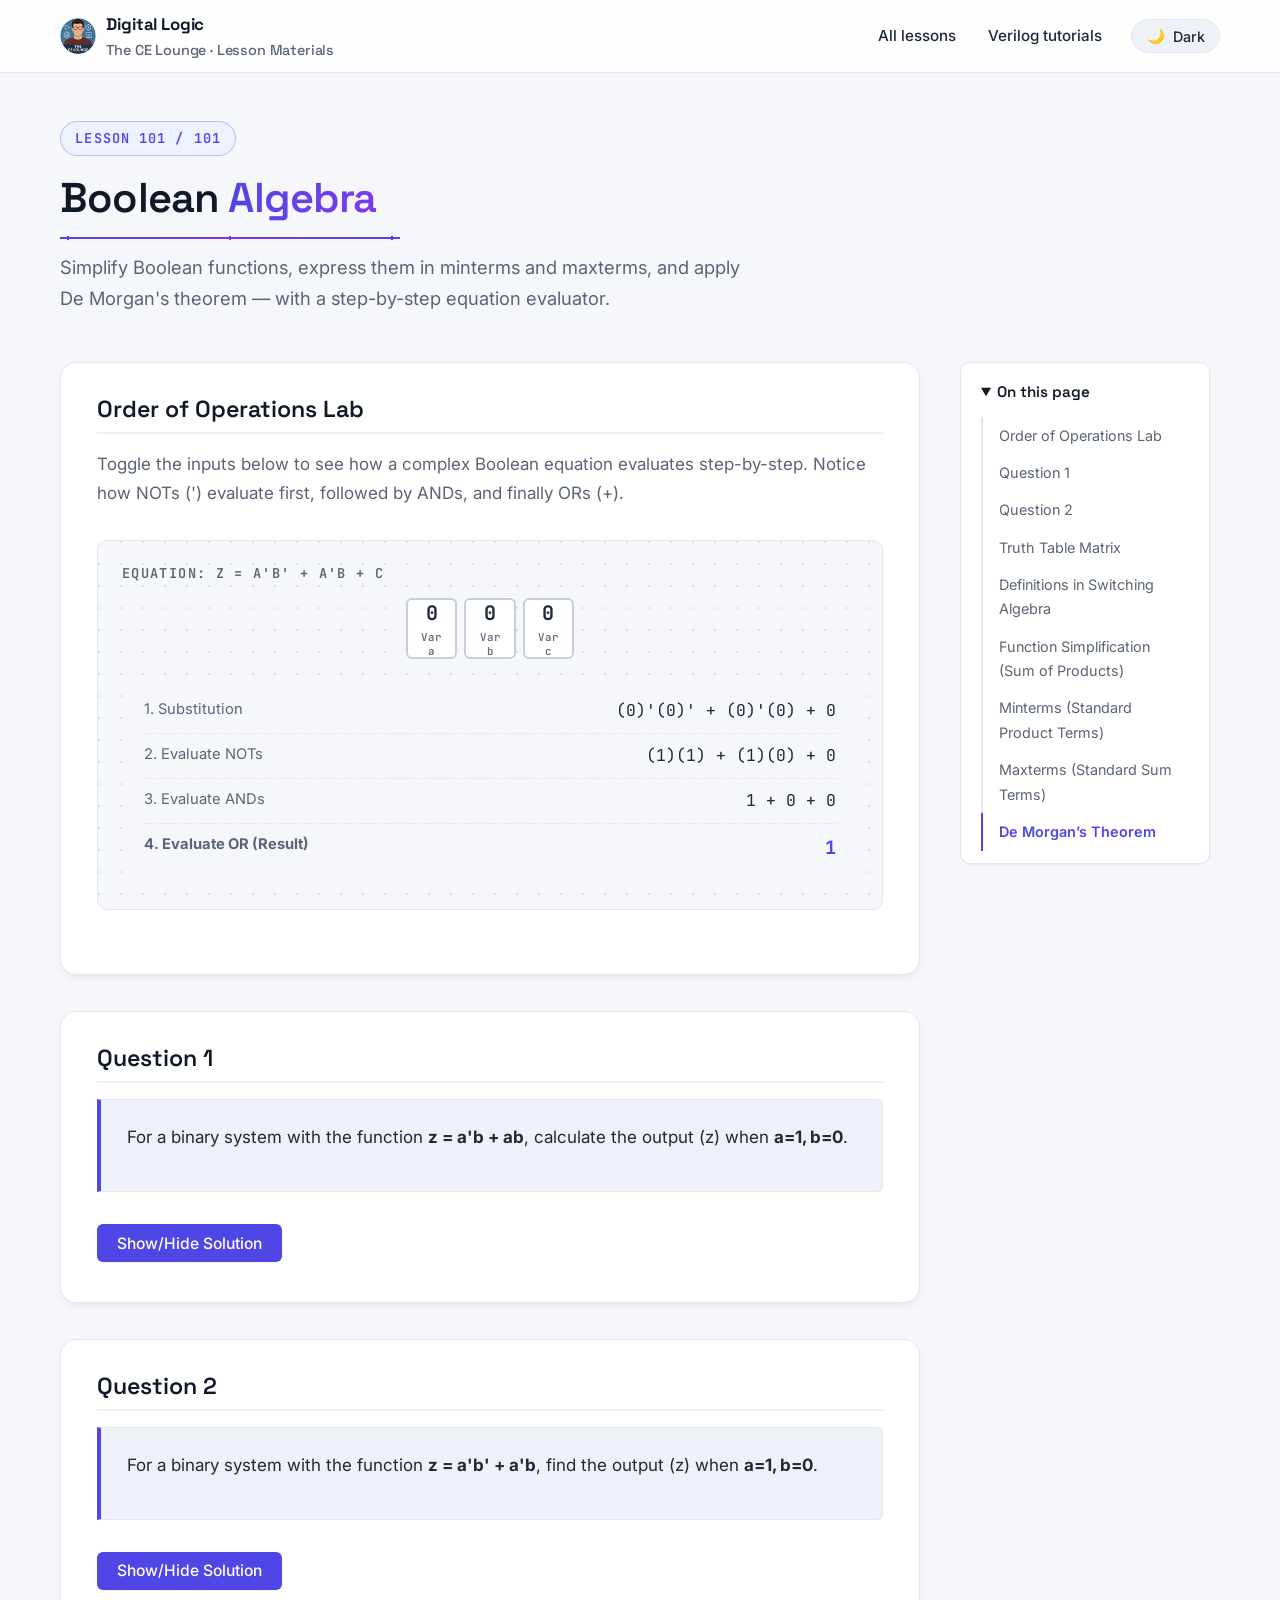
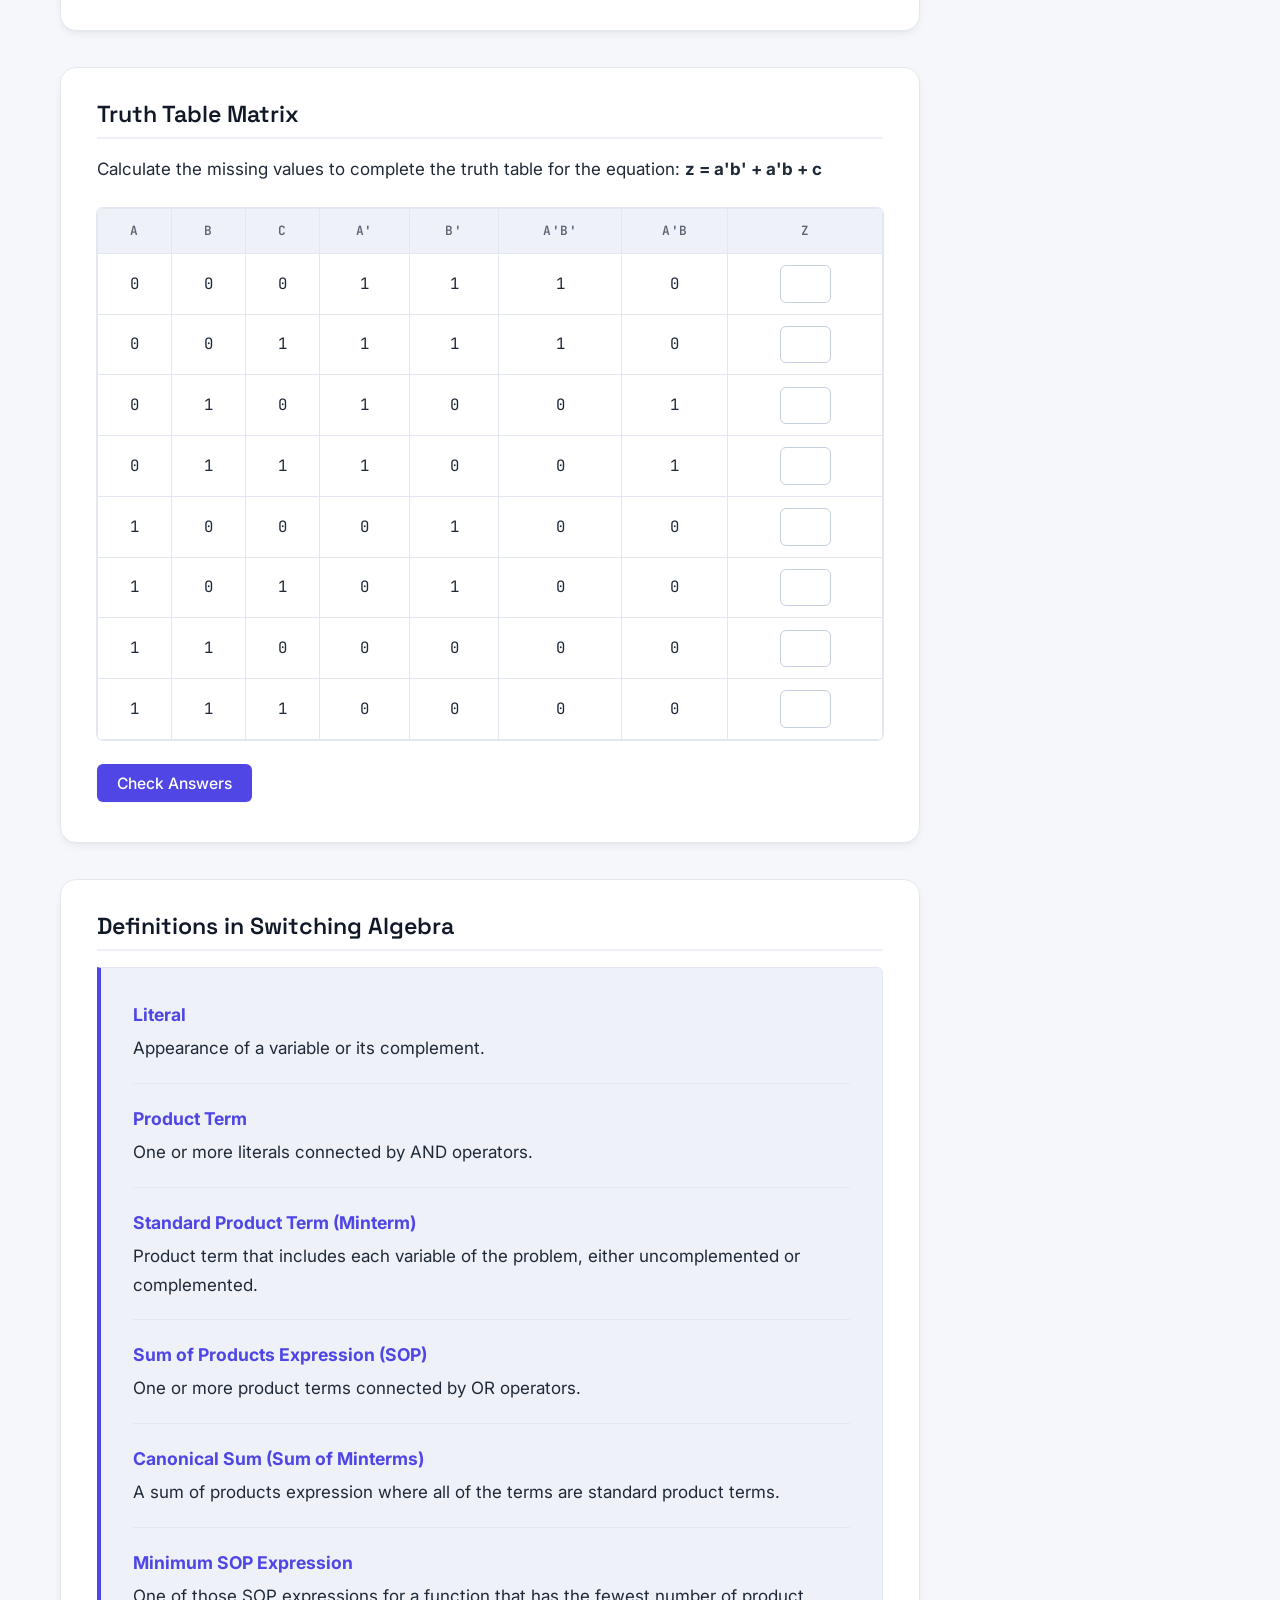
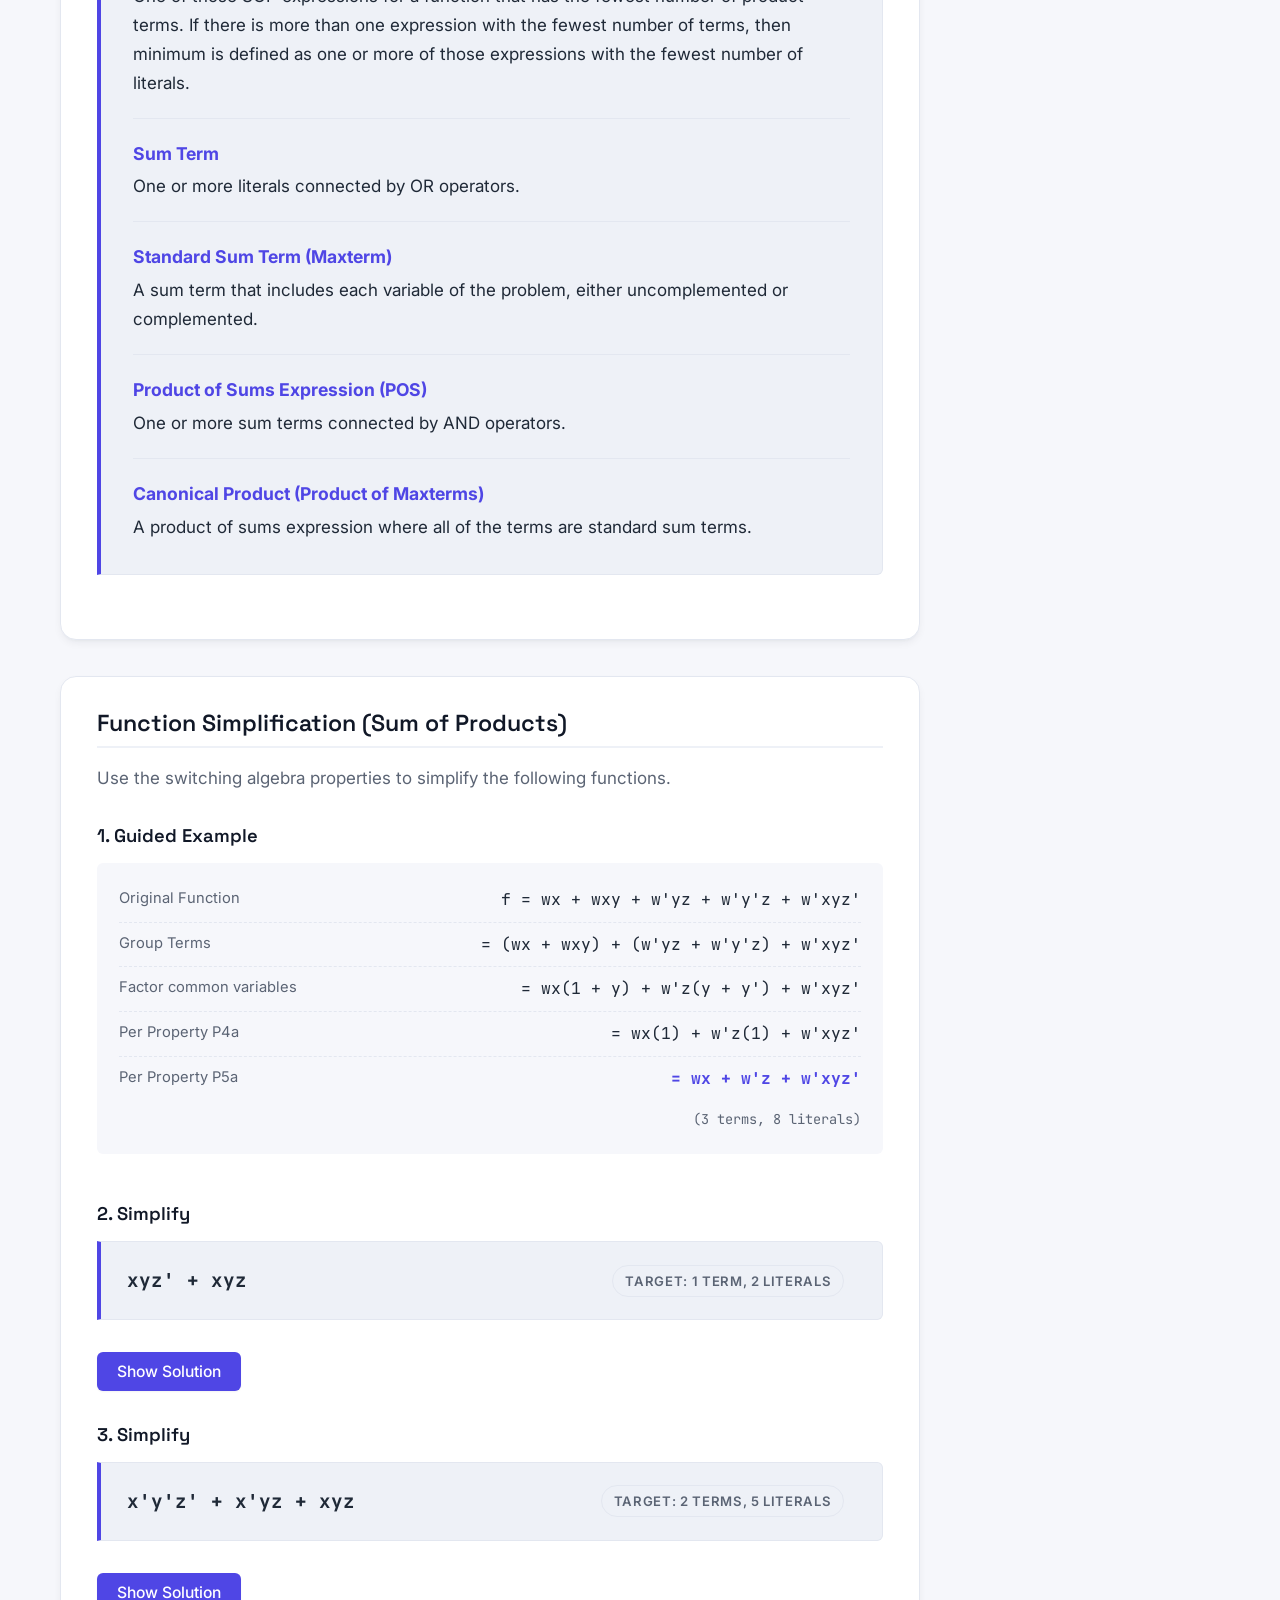
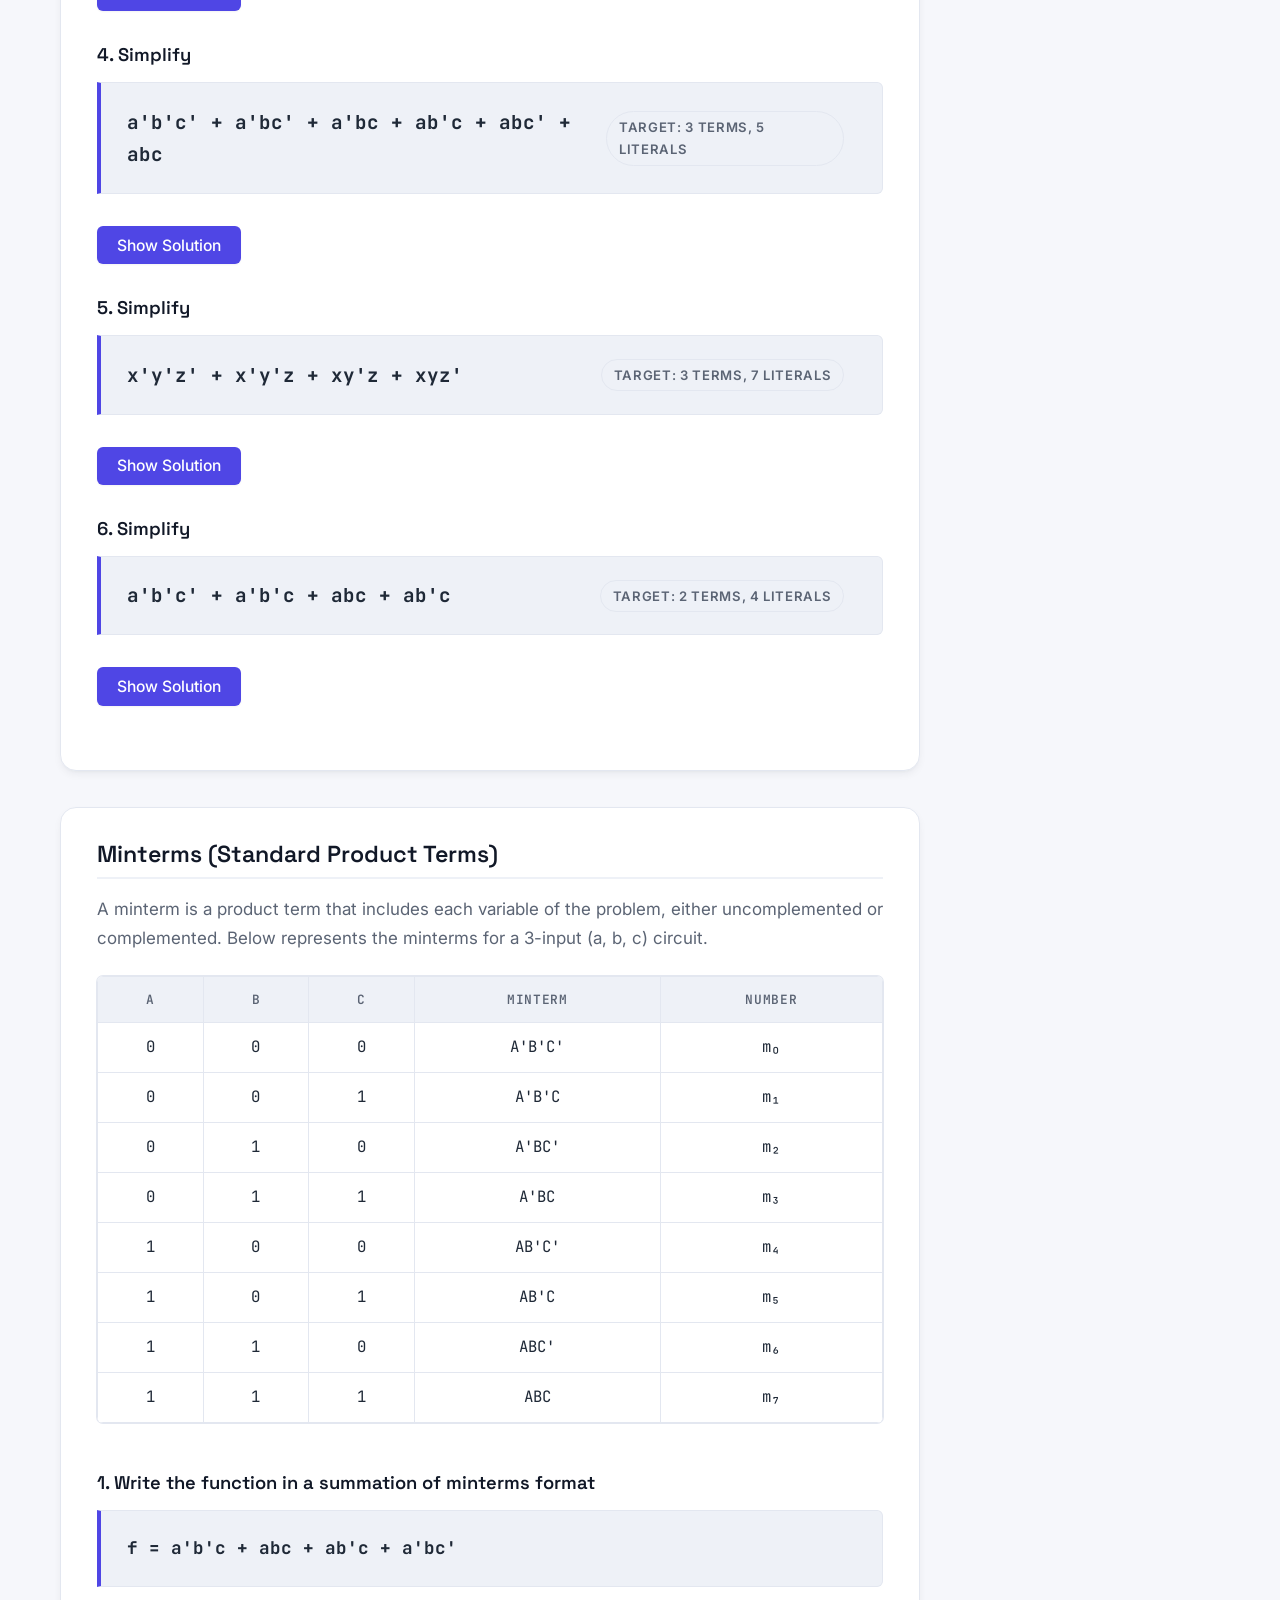
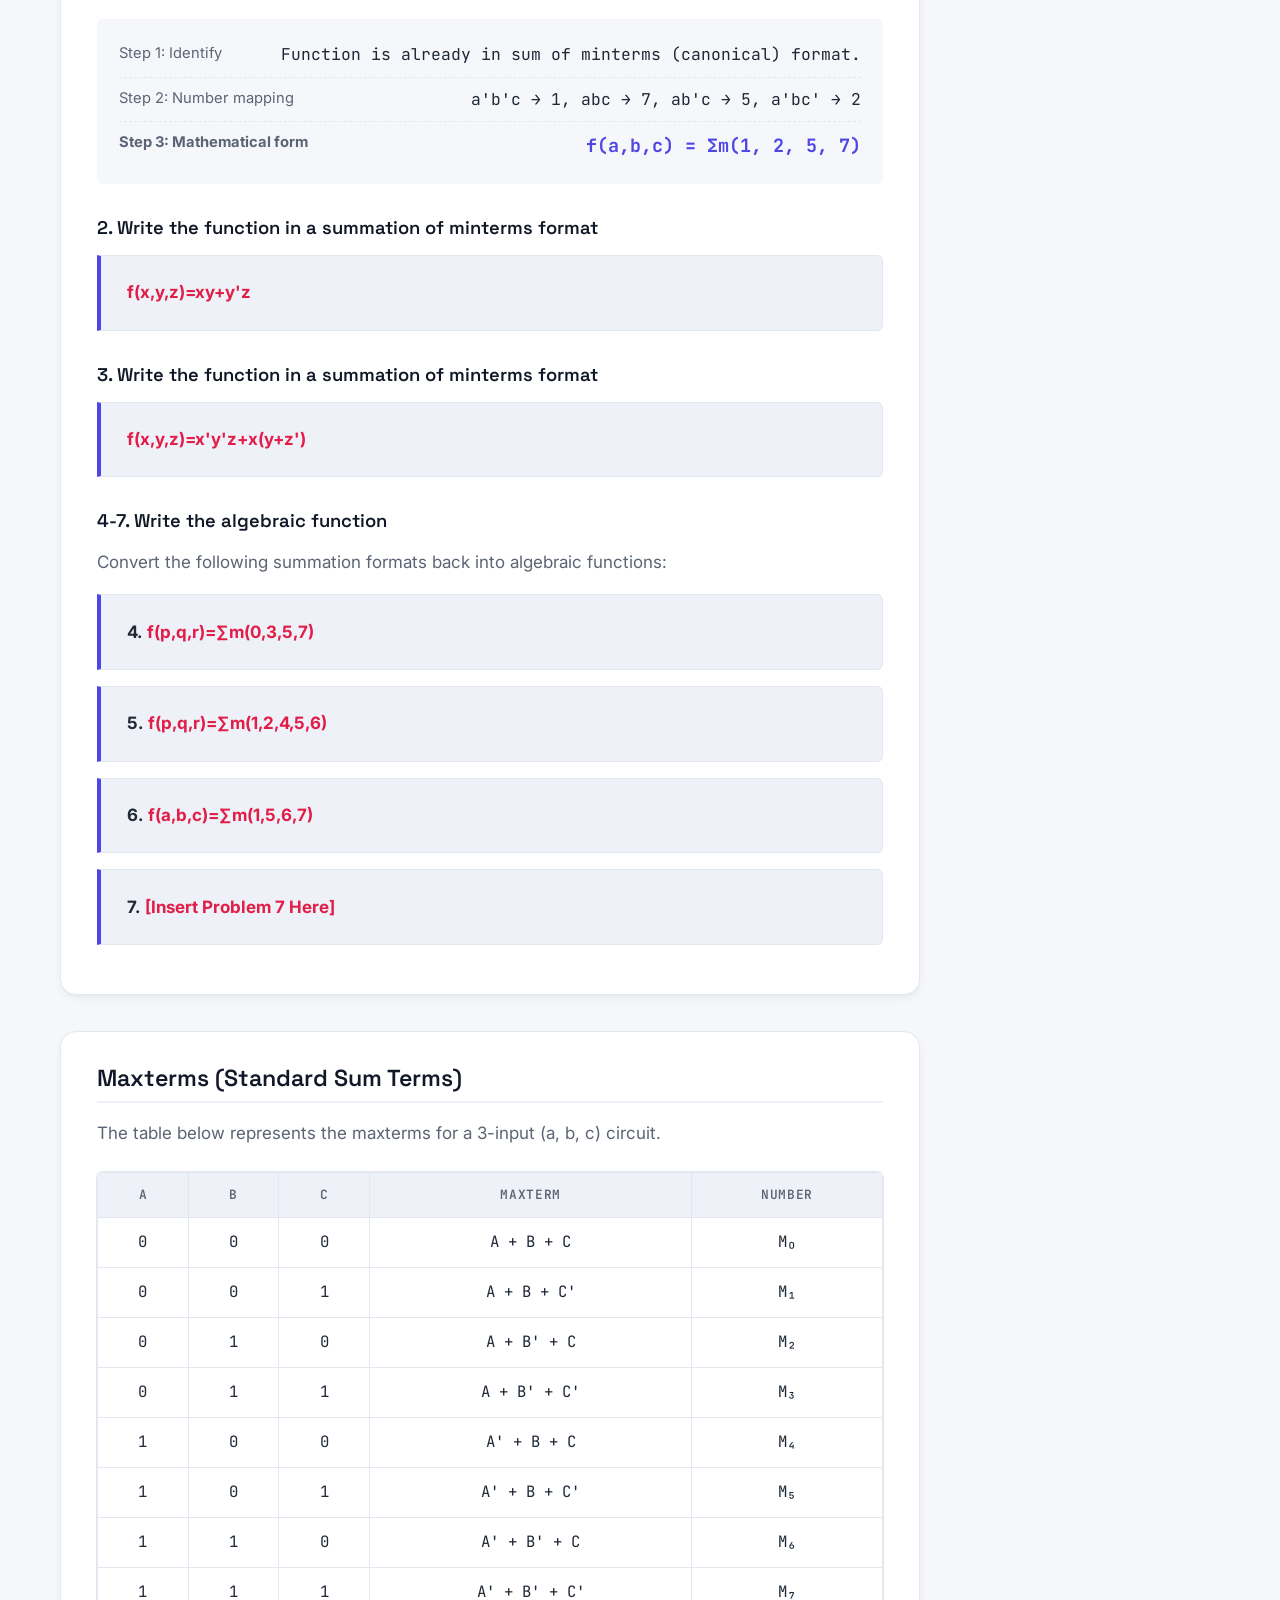
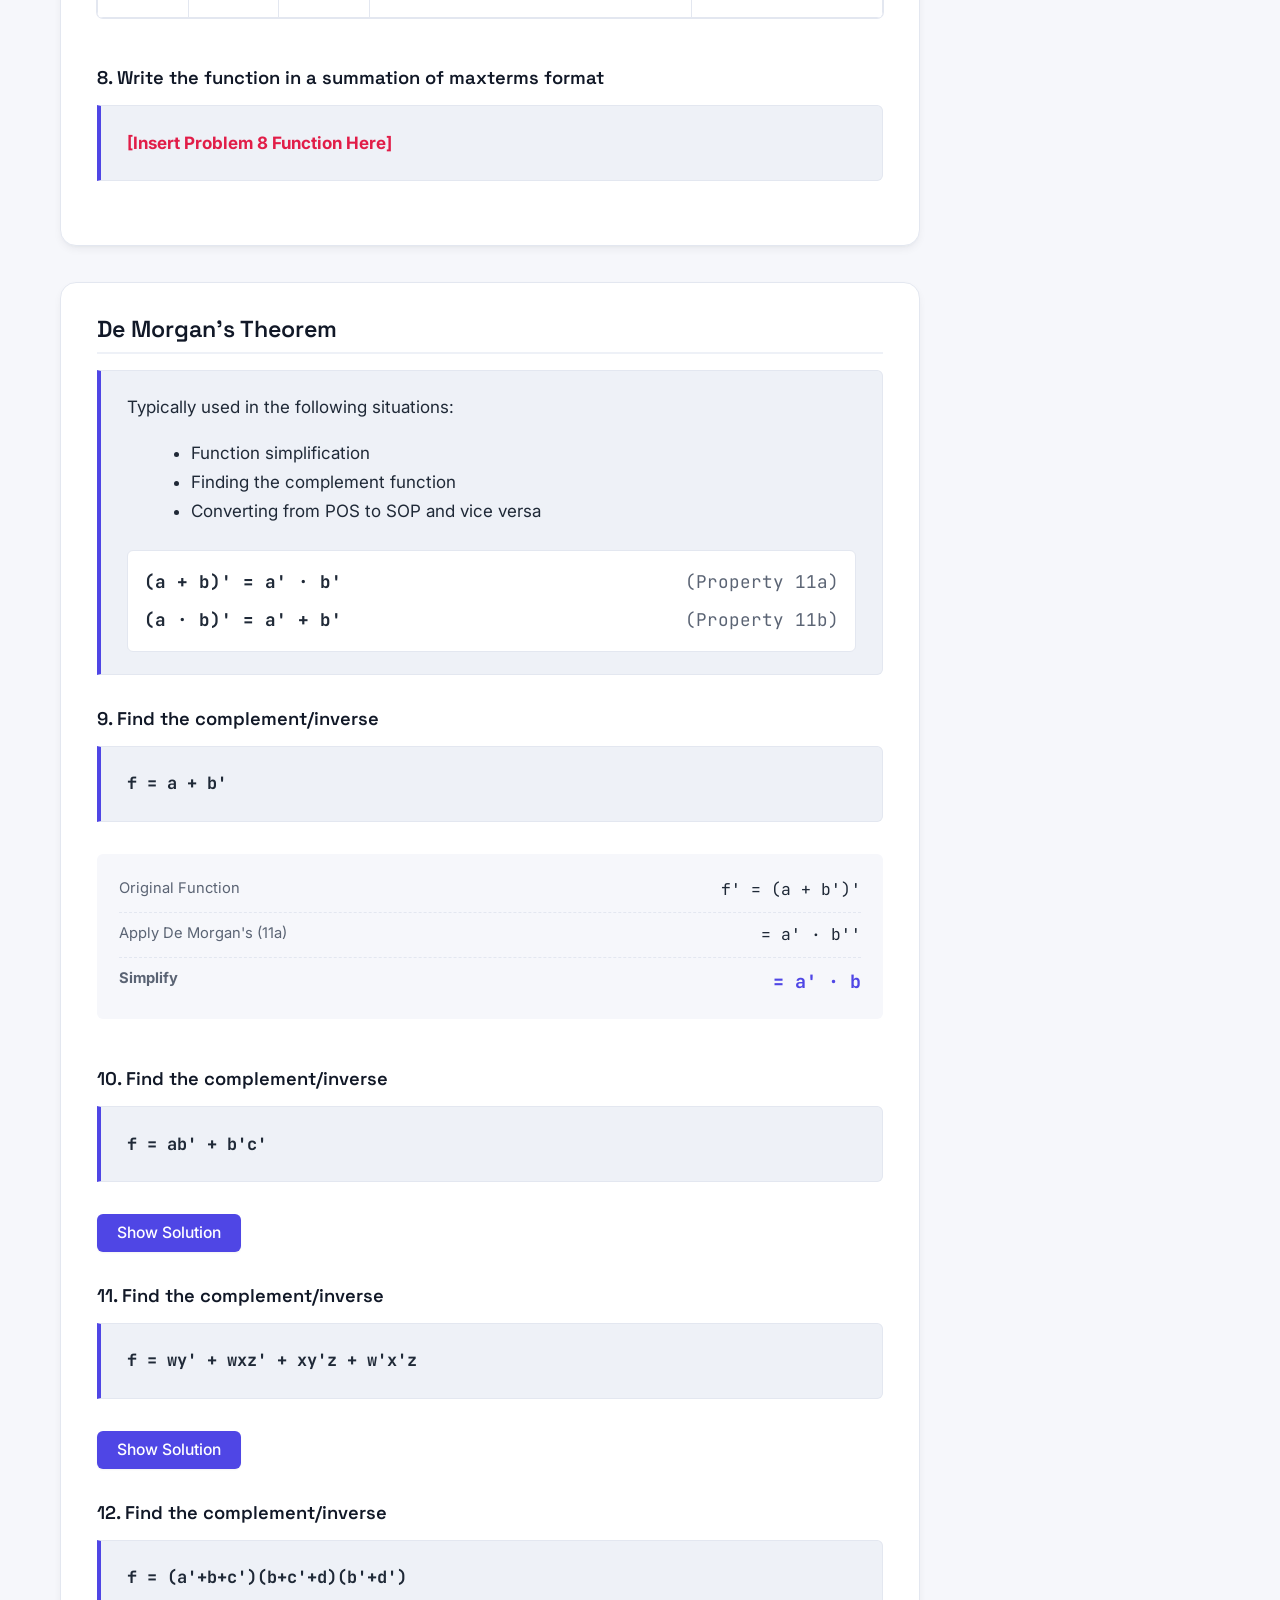
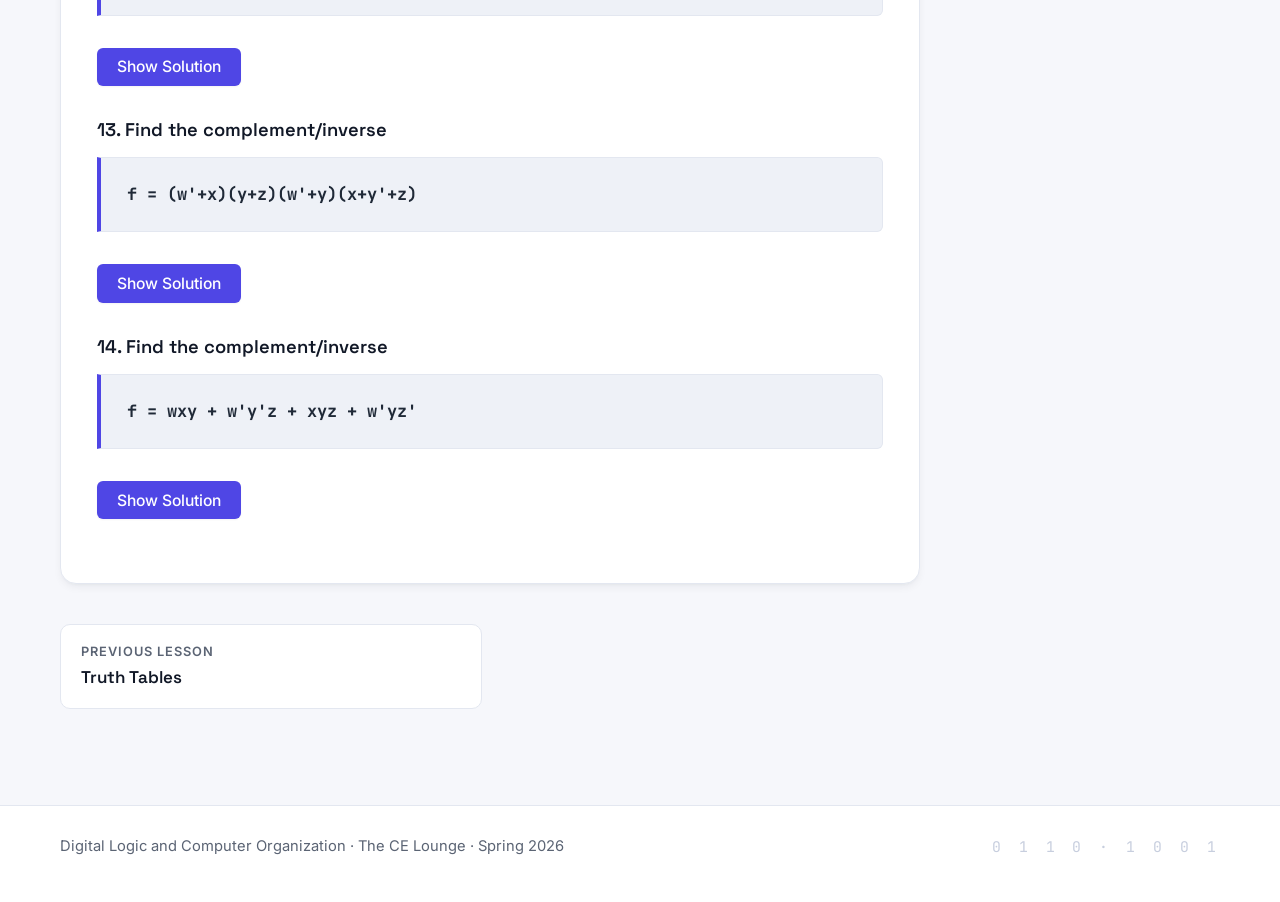
==== commit dc1cd591: "Update mathematical functions in boolean algebra section" ====
--- a/lessons/05-boolean-algebra/index.html
+++ b/lessons/05-boolean-algebra/index.html
@@ -299,15 +299,15 @@
 <div class="step-row" style="border: none;"><span class="step-label">Step 3: Mathematical form</span><span style="font-weight: bold; color: var(--primary-color);">f(a,b,c) = Σm(1, 2, 5, 7)</span></div>
 </div>
 <h3 style="margin-bottom: 1rem;">2. Write the function in a summation of minterms format</h3>
-<div class="example-card"><span style="color: var(--error-color); font-weight: bold;">[Insert Problem 2 Function Here]</span></div>
+<div class="example-card"><span style="color: var(--error-color); font-weight: bold;">f(x,y,z)=xy+y'z</span></div>
 <h3 style="margin-bottom: 1rem;">3. Write the function in a summation of minterms format</h3>
-<div class="example-card"><span style="color: var(--error-color); font-weight: bold;">[Insert Problem 3 Function Here]</span></div>
+<div class="example-card"><span style="color: var(--error-color); font-weight: bold;">f(x,y,z)=x'y'z+x(y+z')</span></div>
 <h3 style="margin-bottom: 1rem;">4-7. Write the algebraic function</h3>
 <p style="color: var(--text-muted); margin-bottom: 1rem;">Convert the following summation formats back into algebraic functions:</p>
 <ul style="list-style: none; padding: 0;">
-<li class="example-card" style="margin-bottom: 1rem;"><strong>4.</strong> <span style="color: var(--error-color); font-weight: bold;">[Insert Problem 4 Here]</span></li>
-<li class="example-card" style="margin-bottom: 1rem;"><strong>5.</strong> <span style="color: var(--error-color); font-weight: bold;">[Insert Problem 5 Here]</span></li>
-<li class="example-card" style="margin-bottom: 1rem;"><strong>6.</strong> <span style="color: var(--error-color); font-weight: bold;">[Insert Problem 6 Here]</span></li>
+<li class="example-card" style="margin-bottom: 1rem;"><strong>4.</strong> <span style="color: var(--error-color); font-weight: bold;">f(p,q,r)=∑m(0,3,5,7)</span></li>
+<li class="example-card" style="margin-bottom: 1rem;"><strong>5.</strong> <span style="color: var(--error-color); font-weight: bold;">f(p,q,r)=∑m(1,2,4,5,6)</span></li>
+<li class="example-card" style="margin-bottom: 1rem;"><strong>6.</strong> <span style="color: var(--error-color); font-weight: bold;">f(a,b,c)=∑m(1,5,6,7)</span></li>
 <li class="example-card" style="margin-bottom: 1rem;"><strong>7.</strong> <span style="color: var(--error-color); font-weight: bold;">[Insert Problem 7 Here]</span></li>
 </ul>
 </section>
